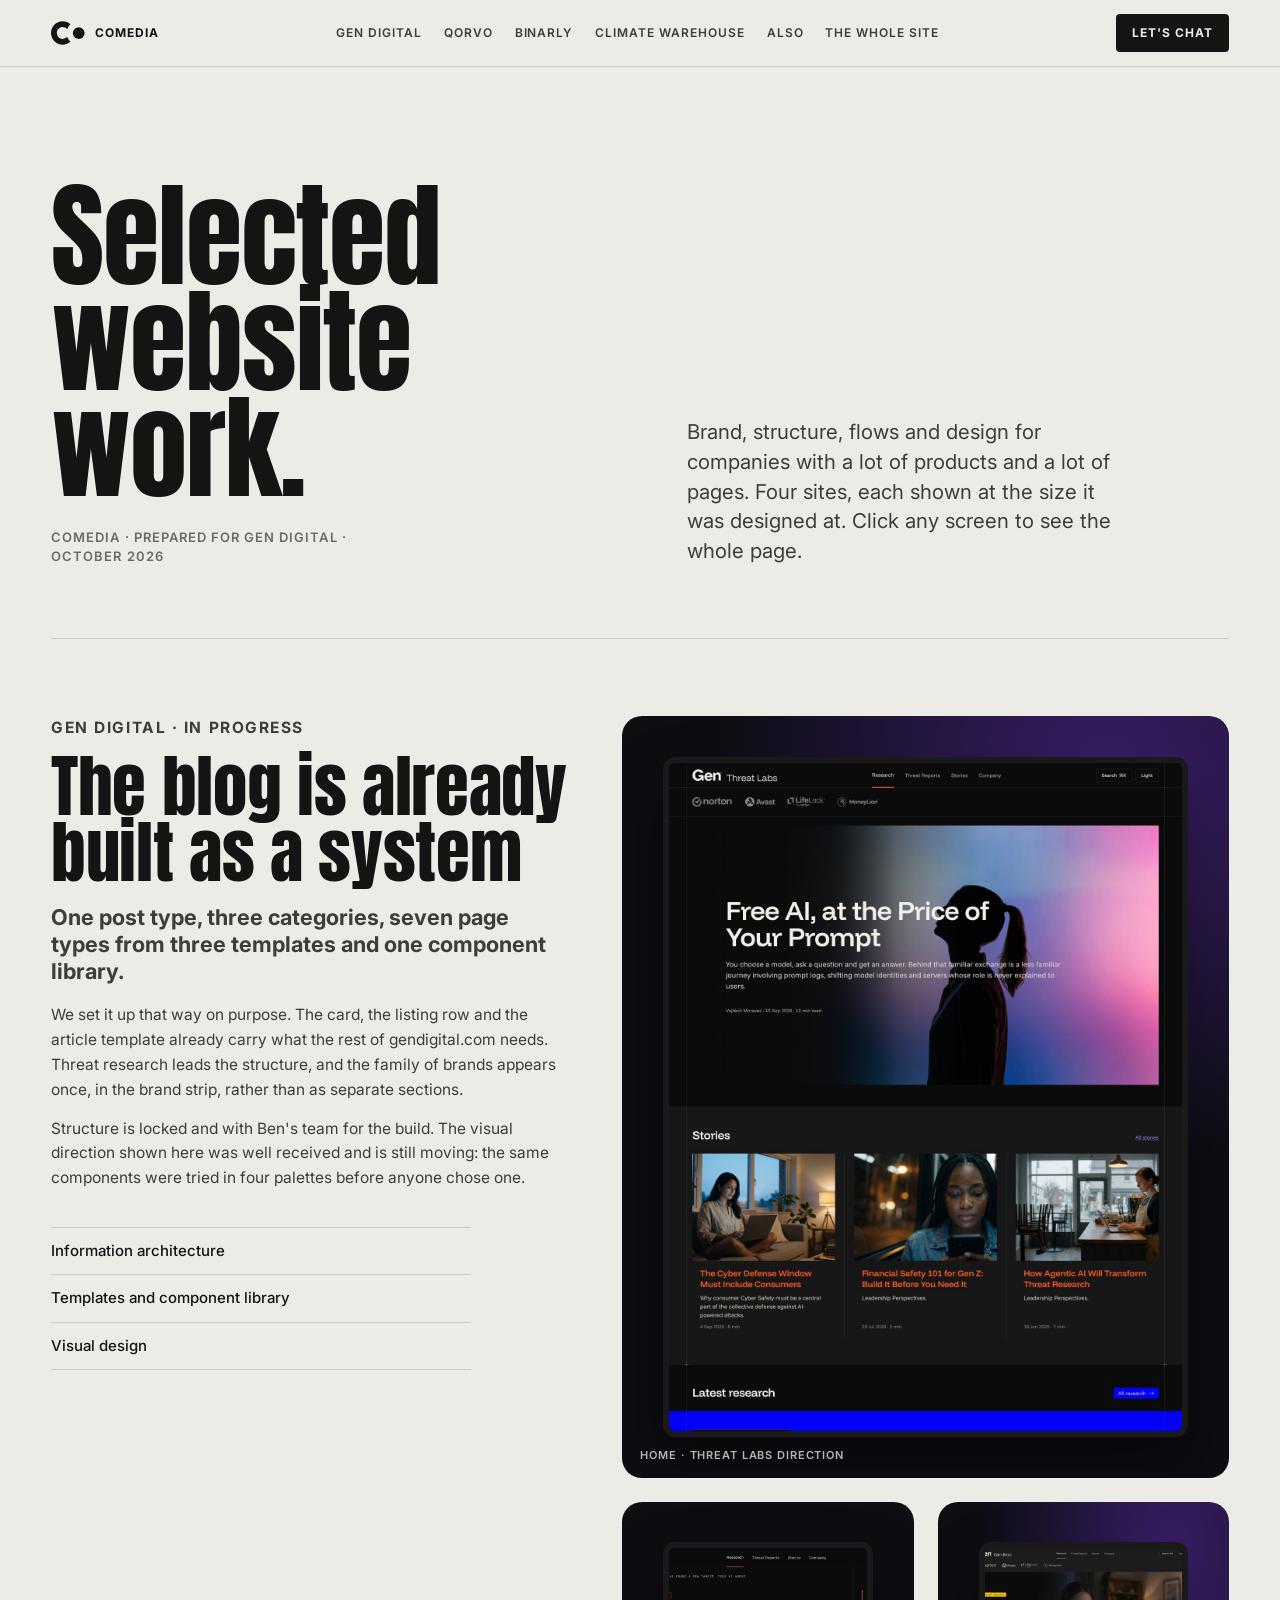
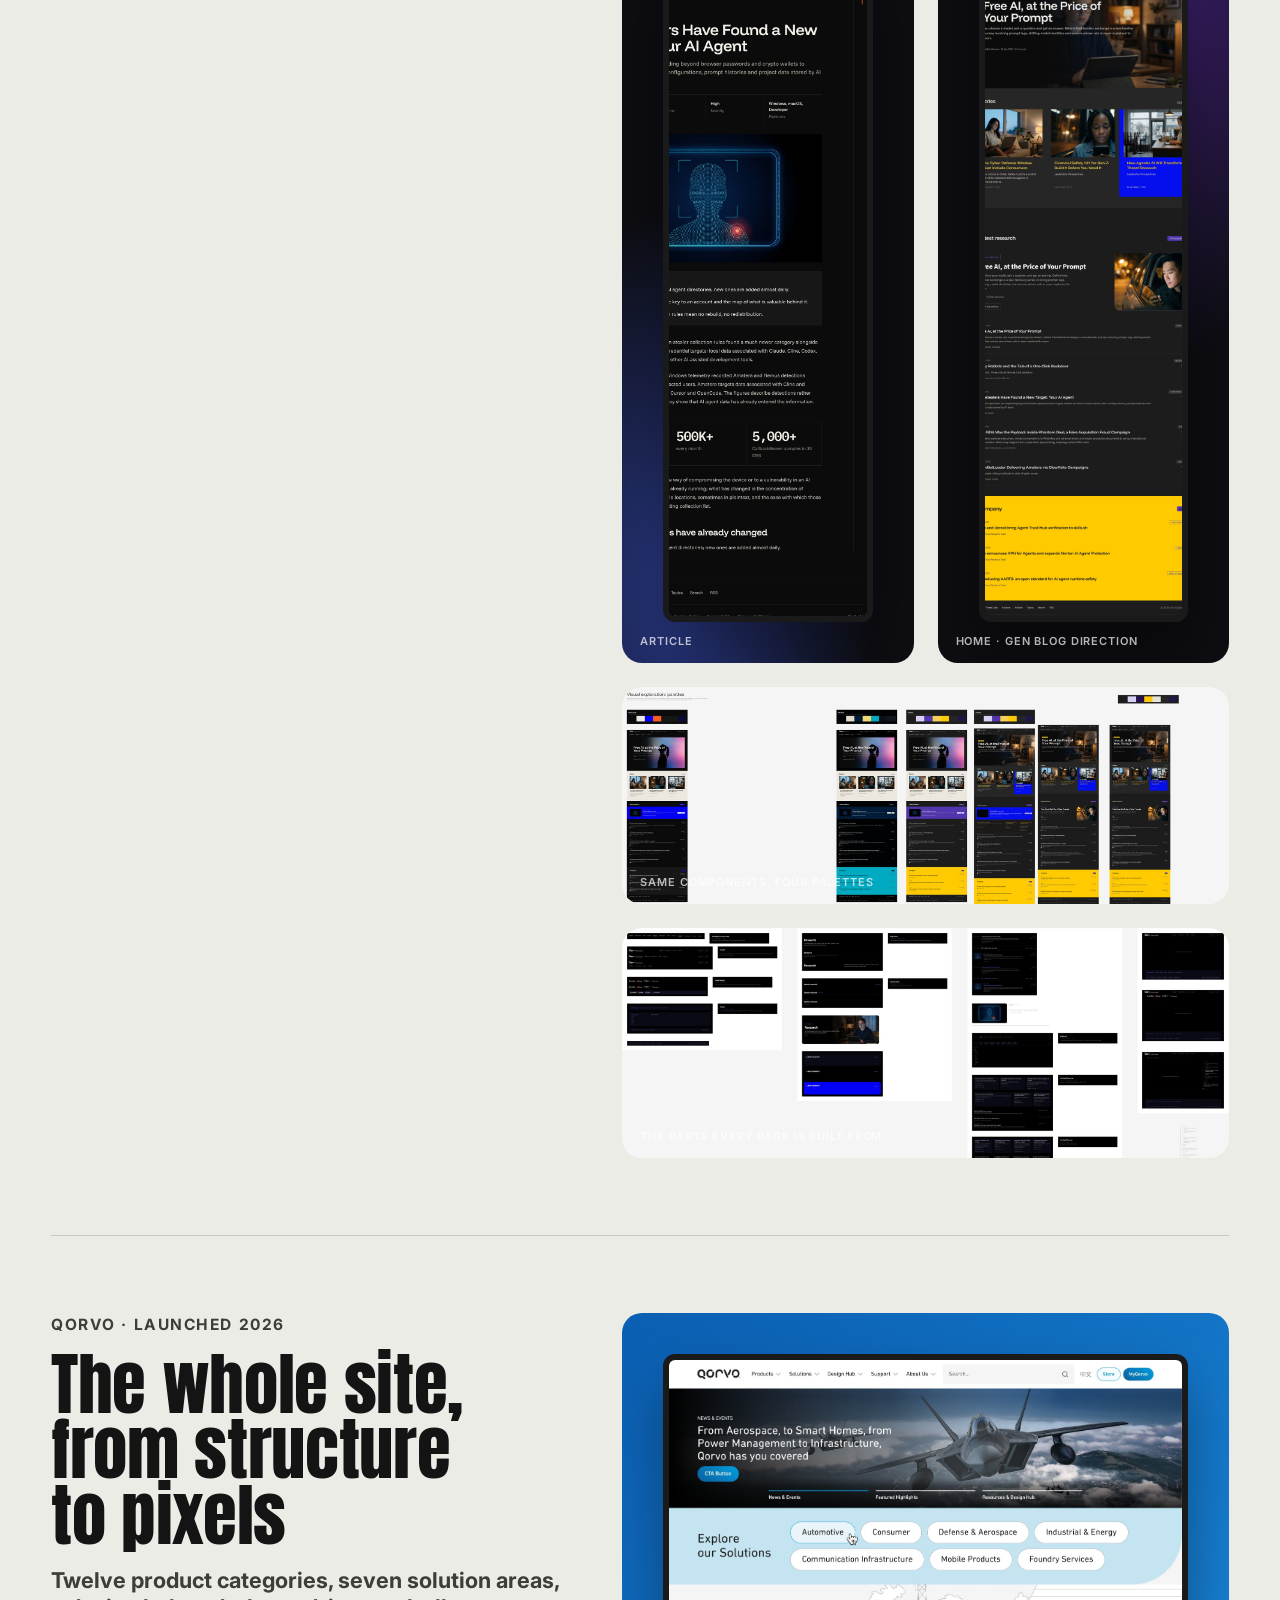
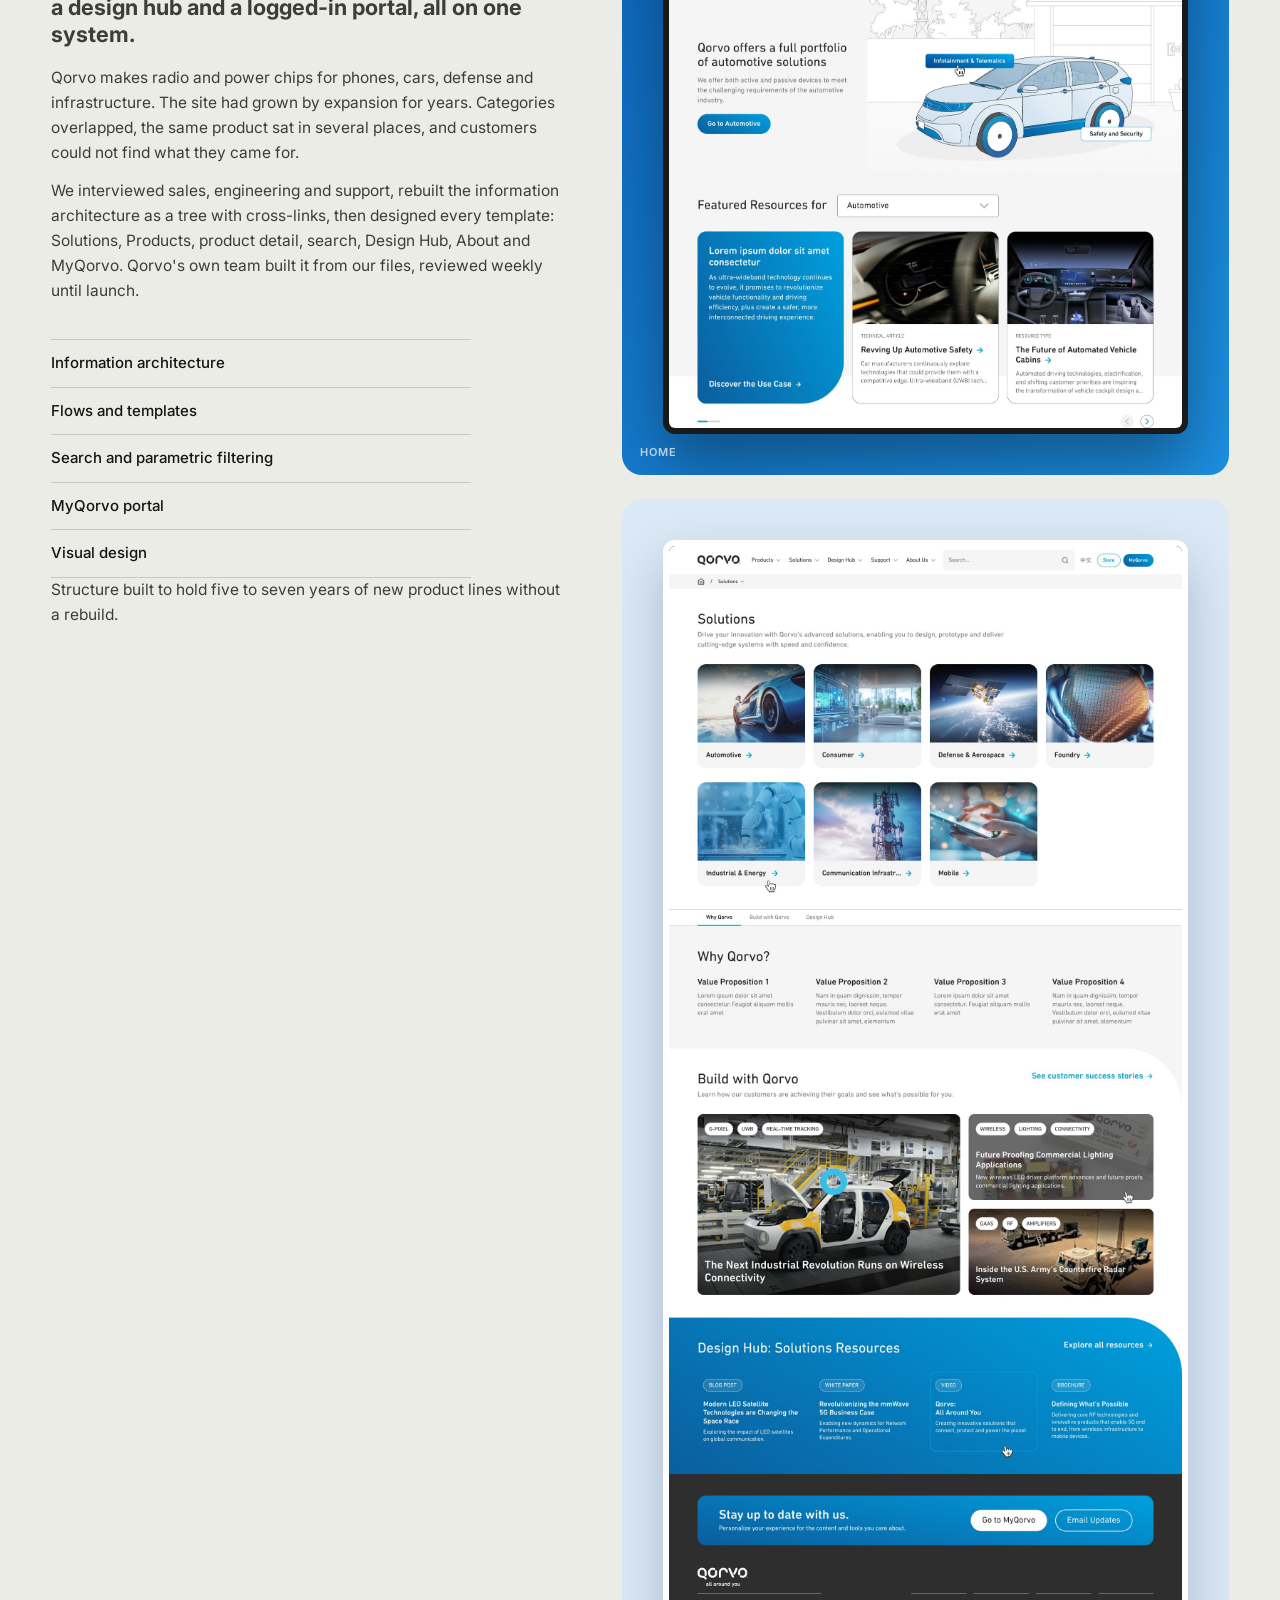
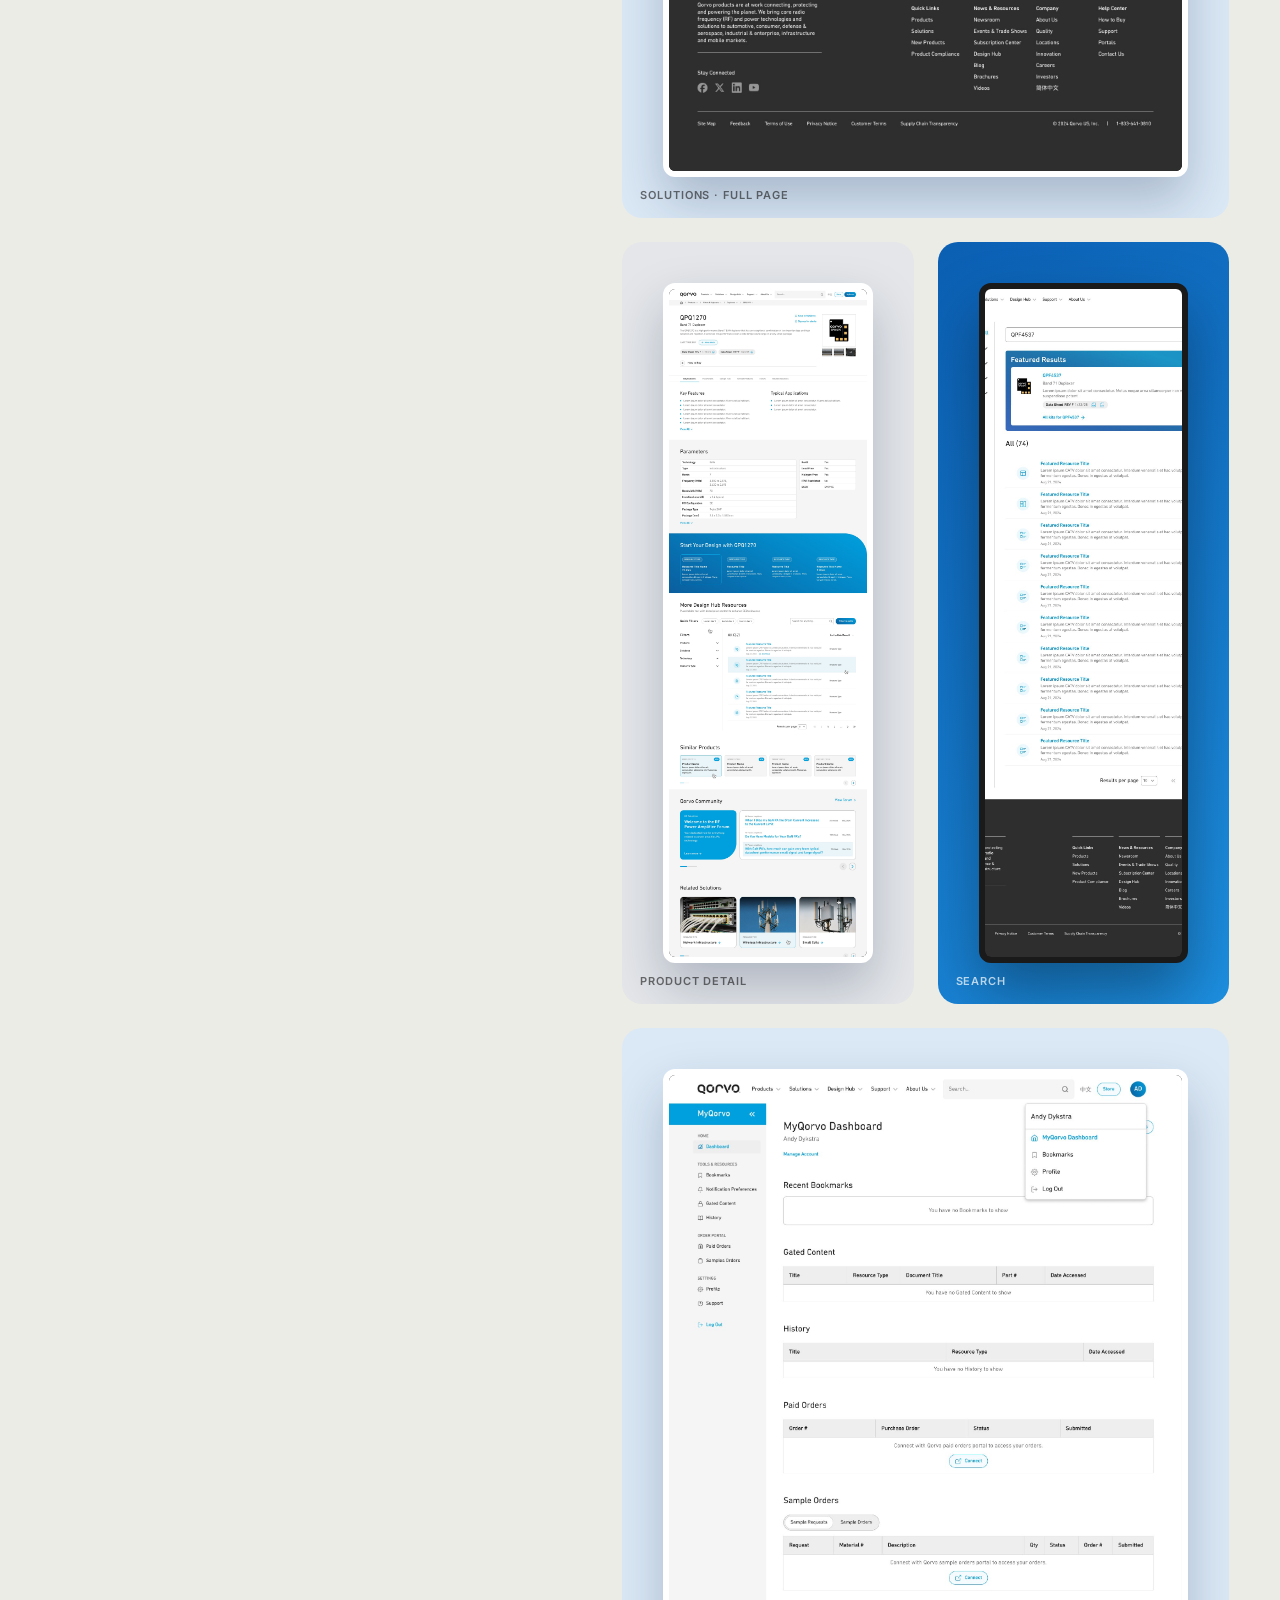
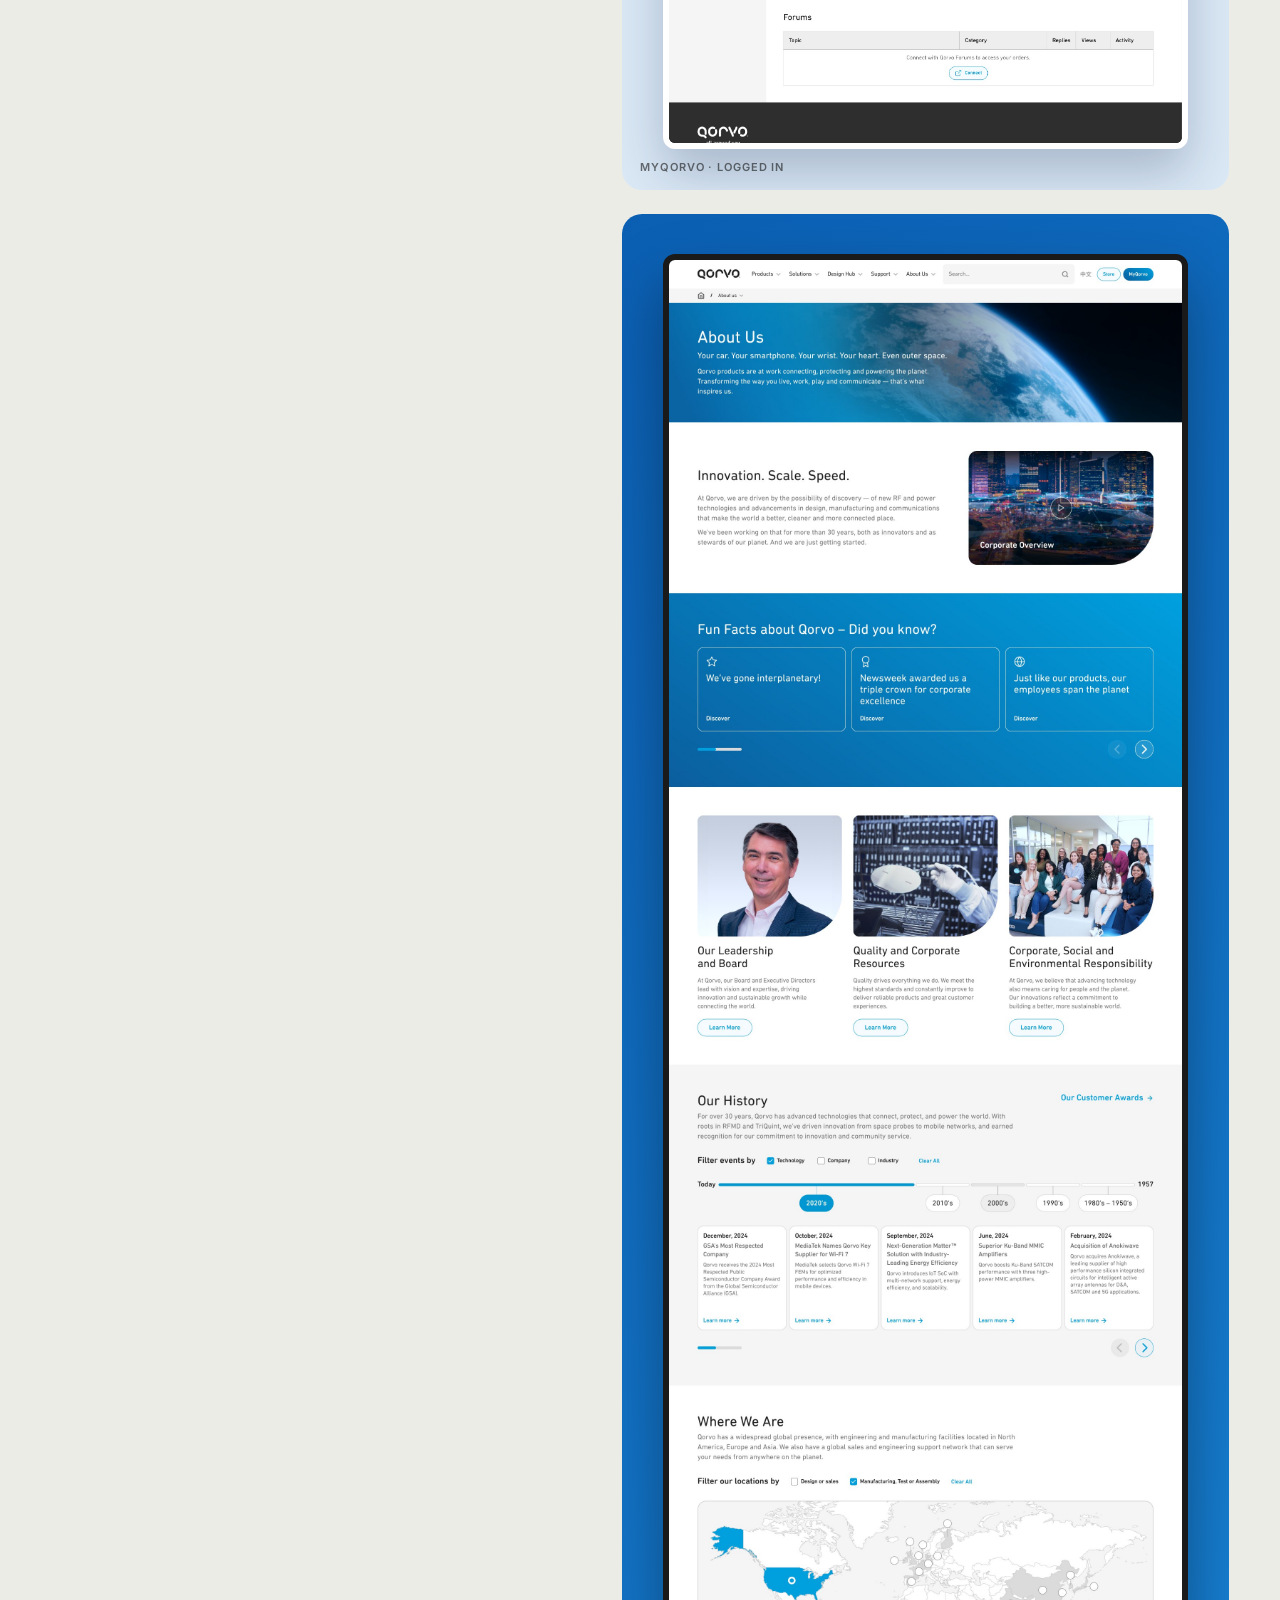
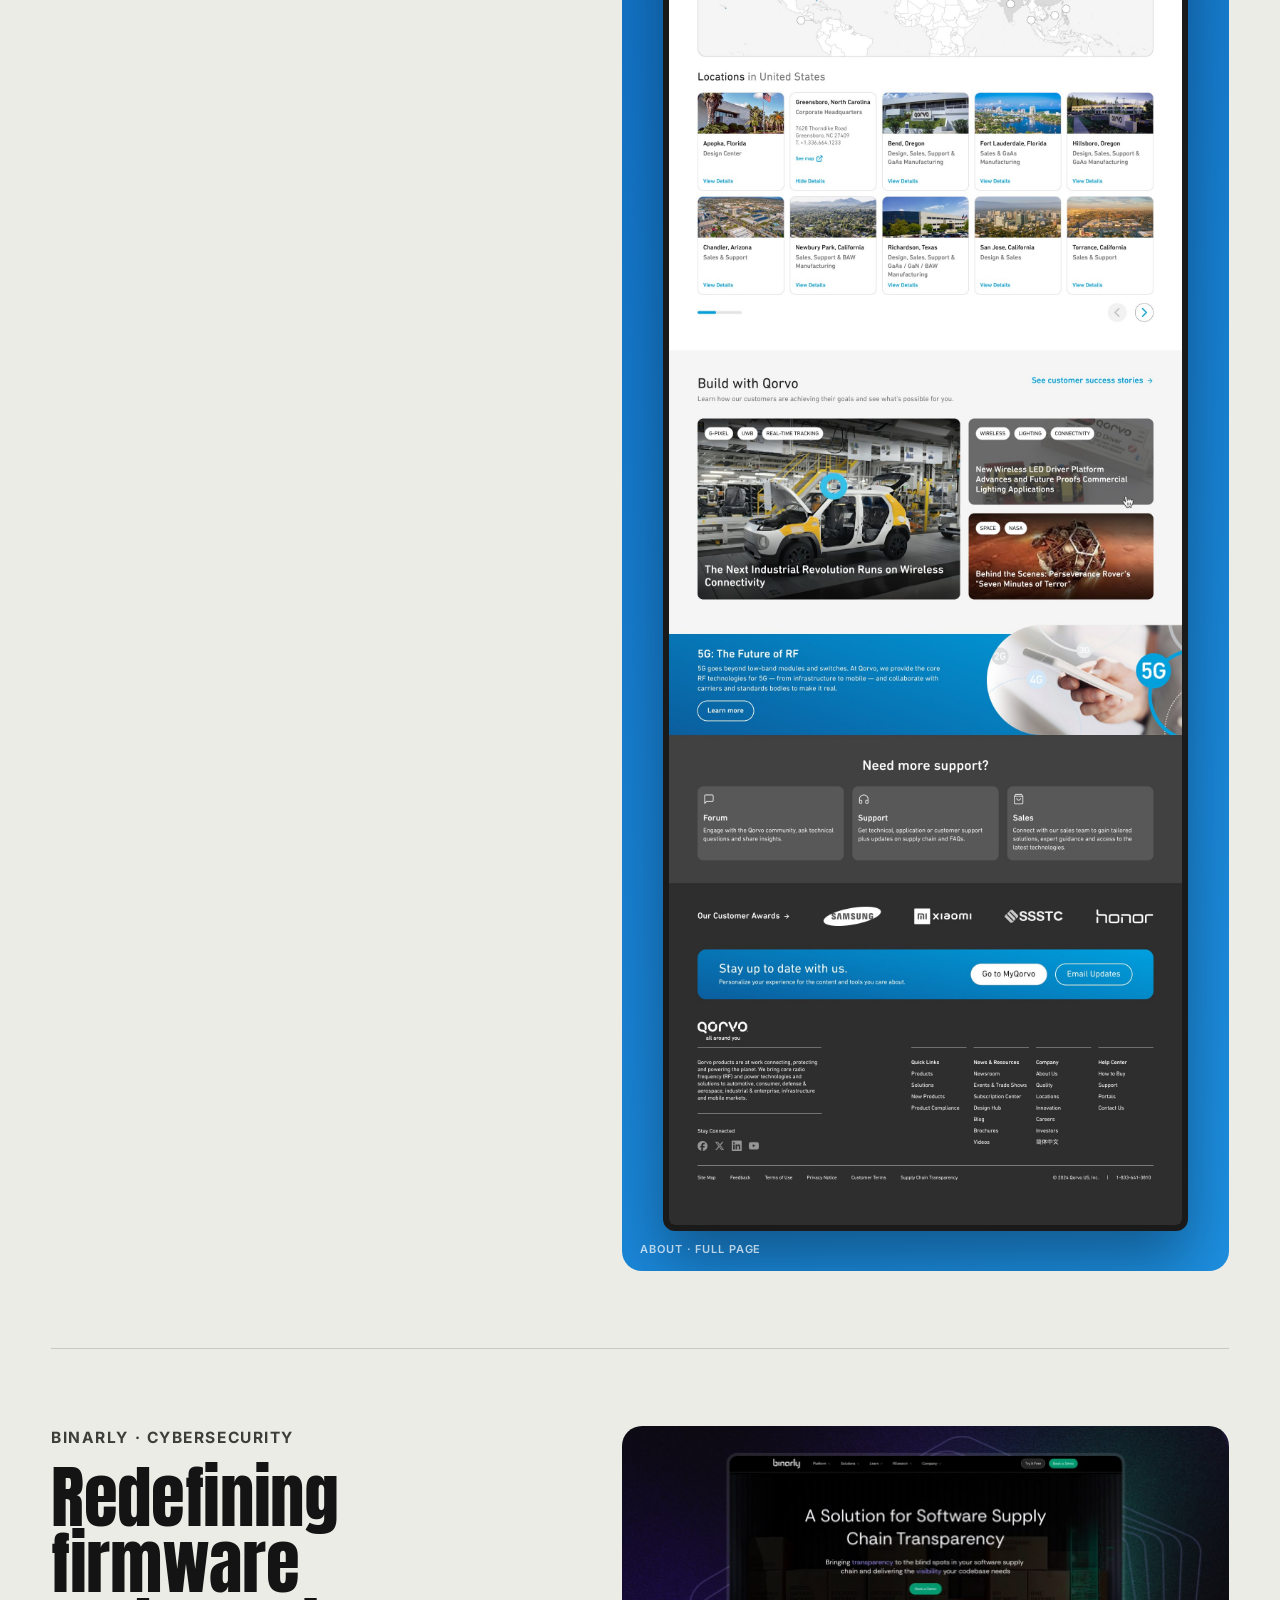
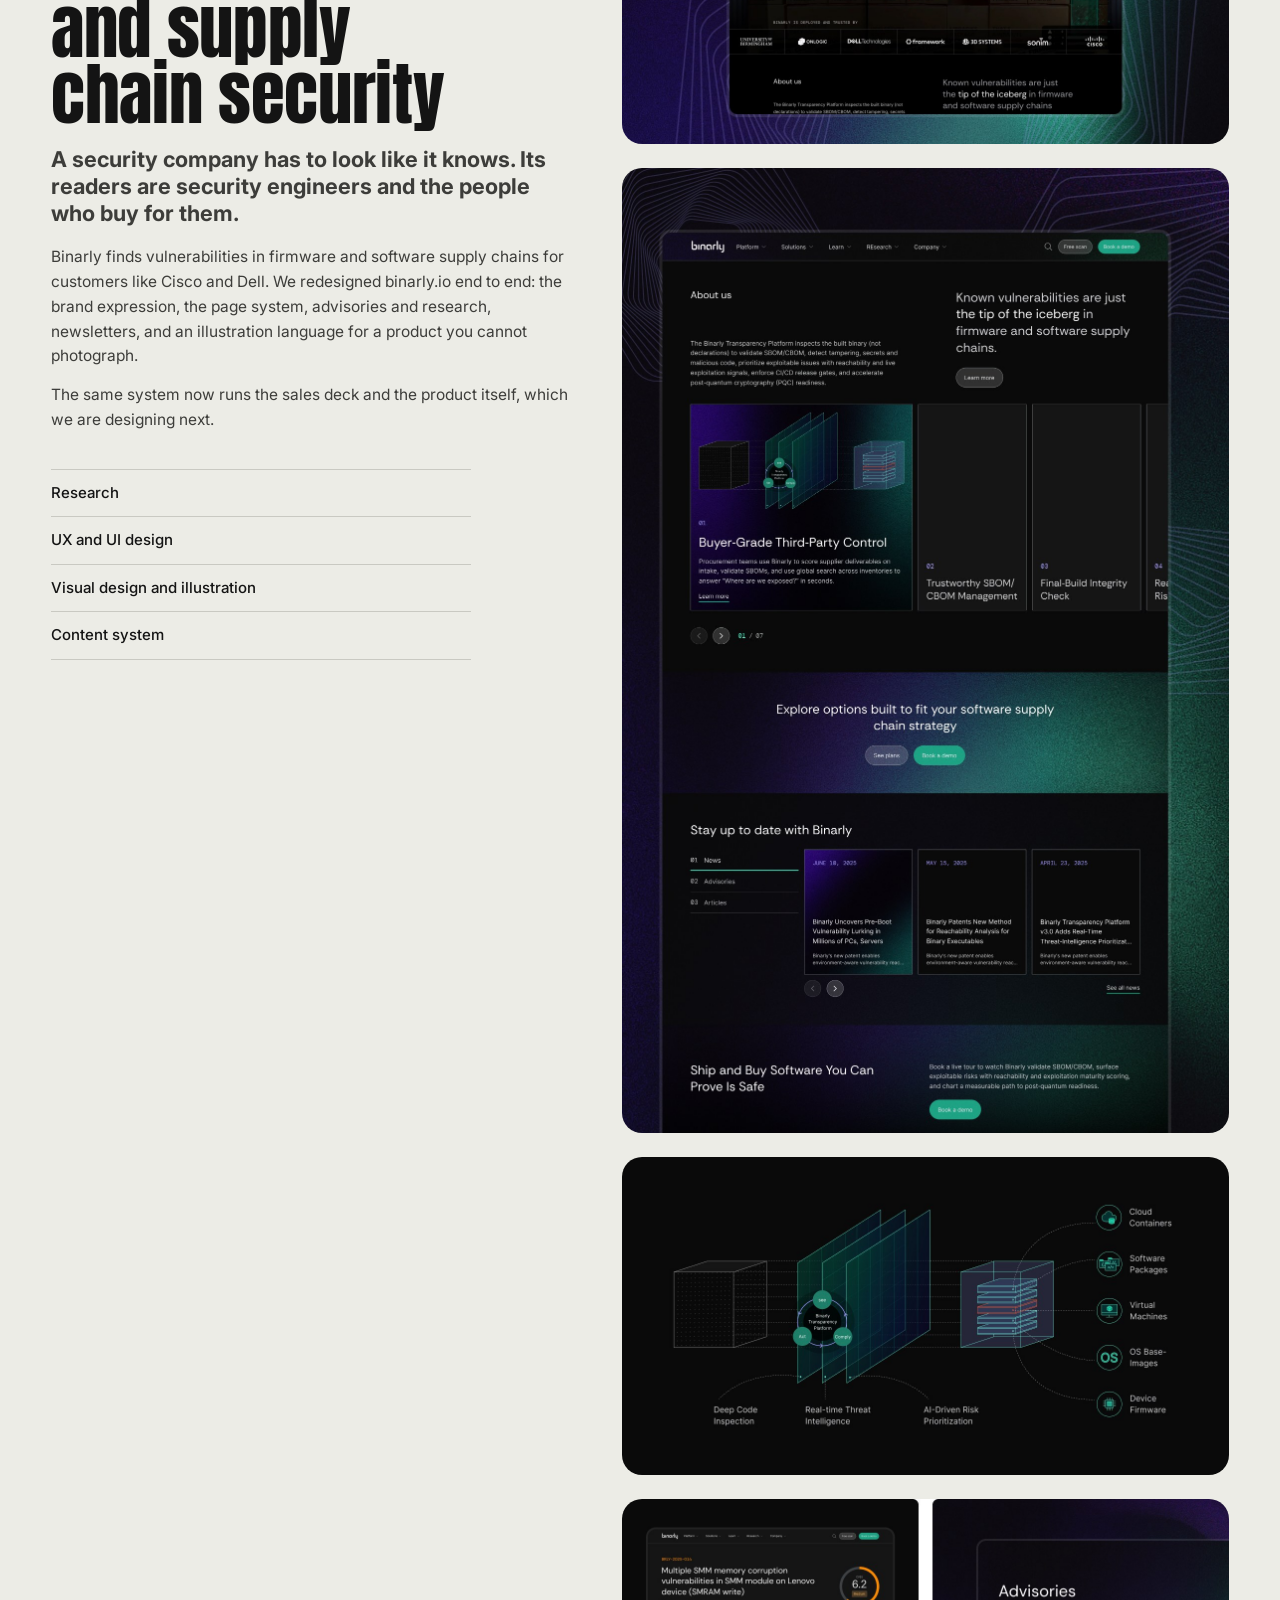
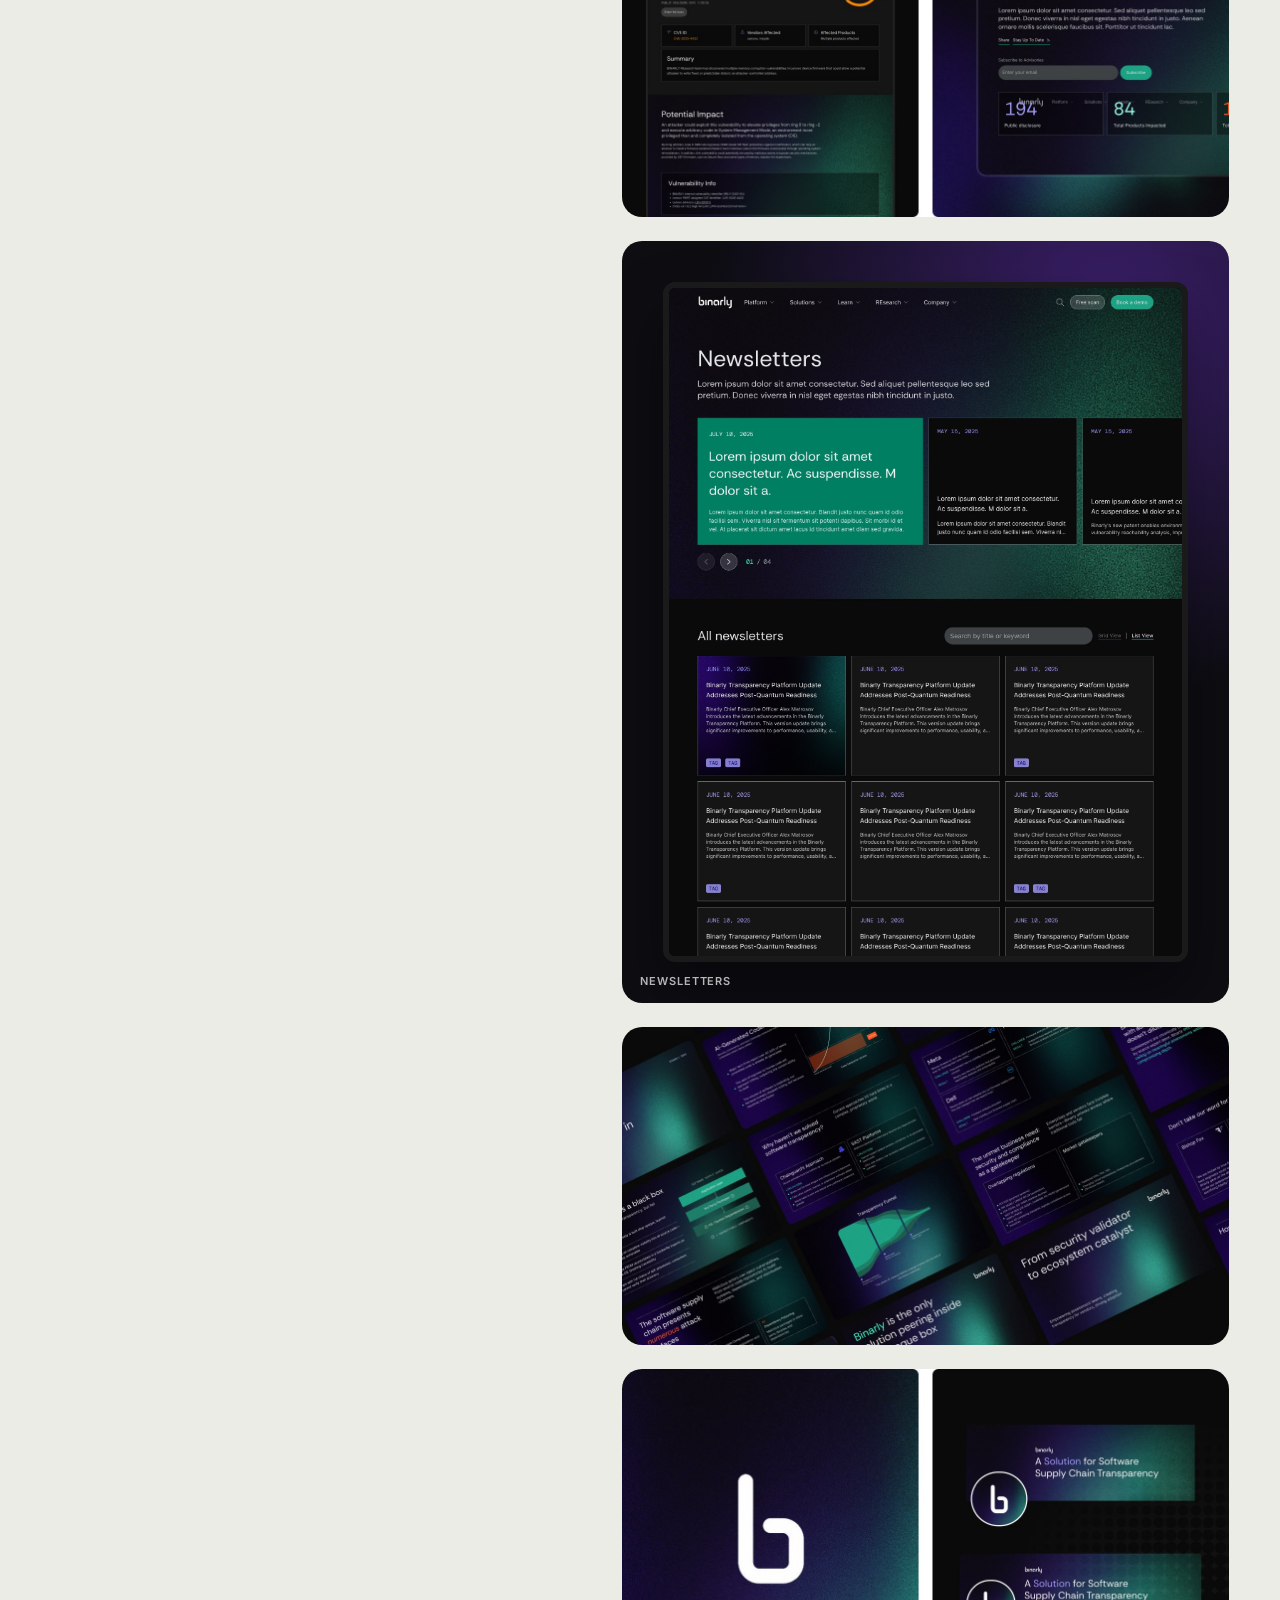
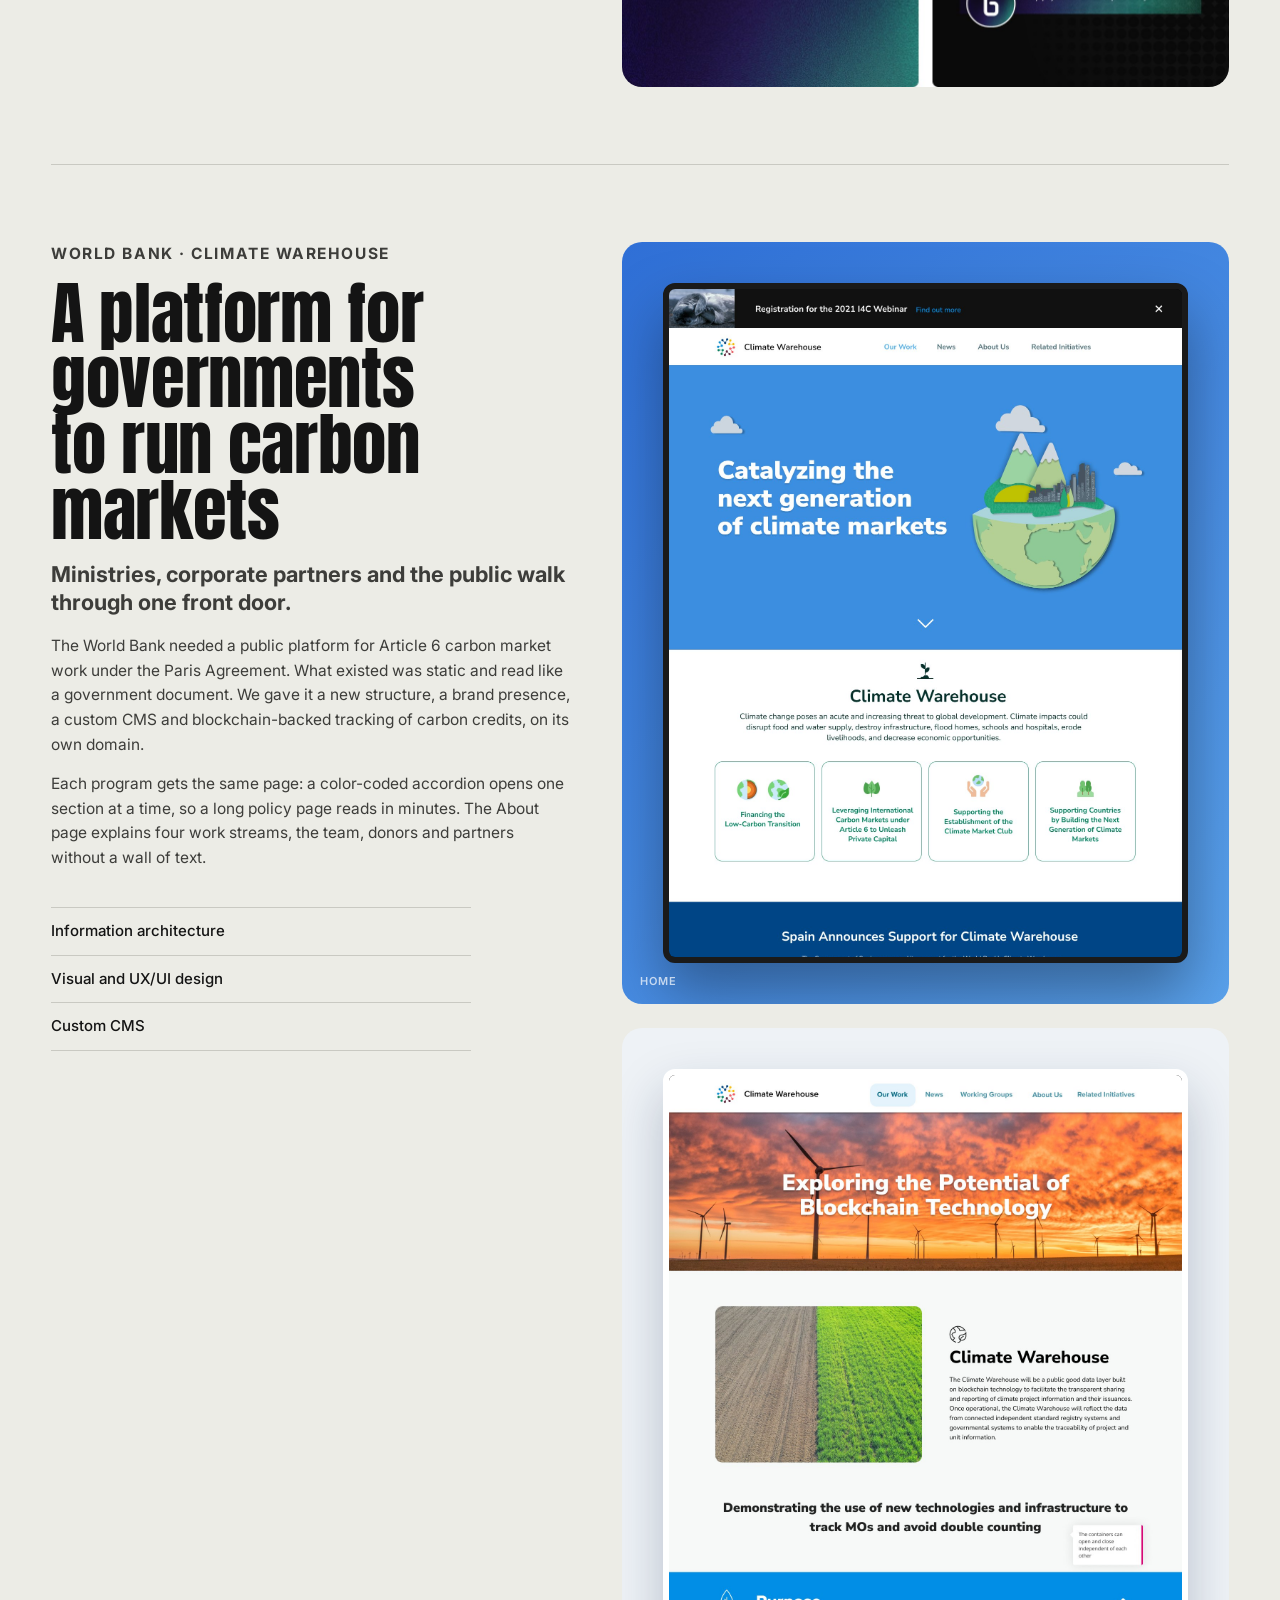
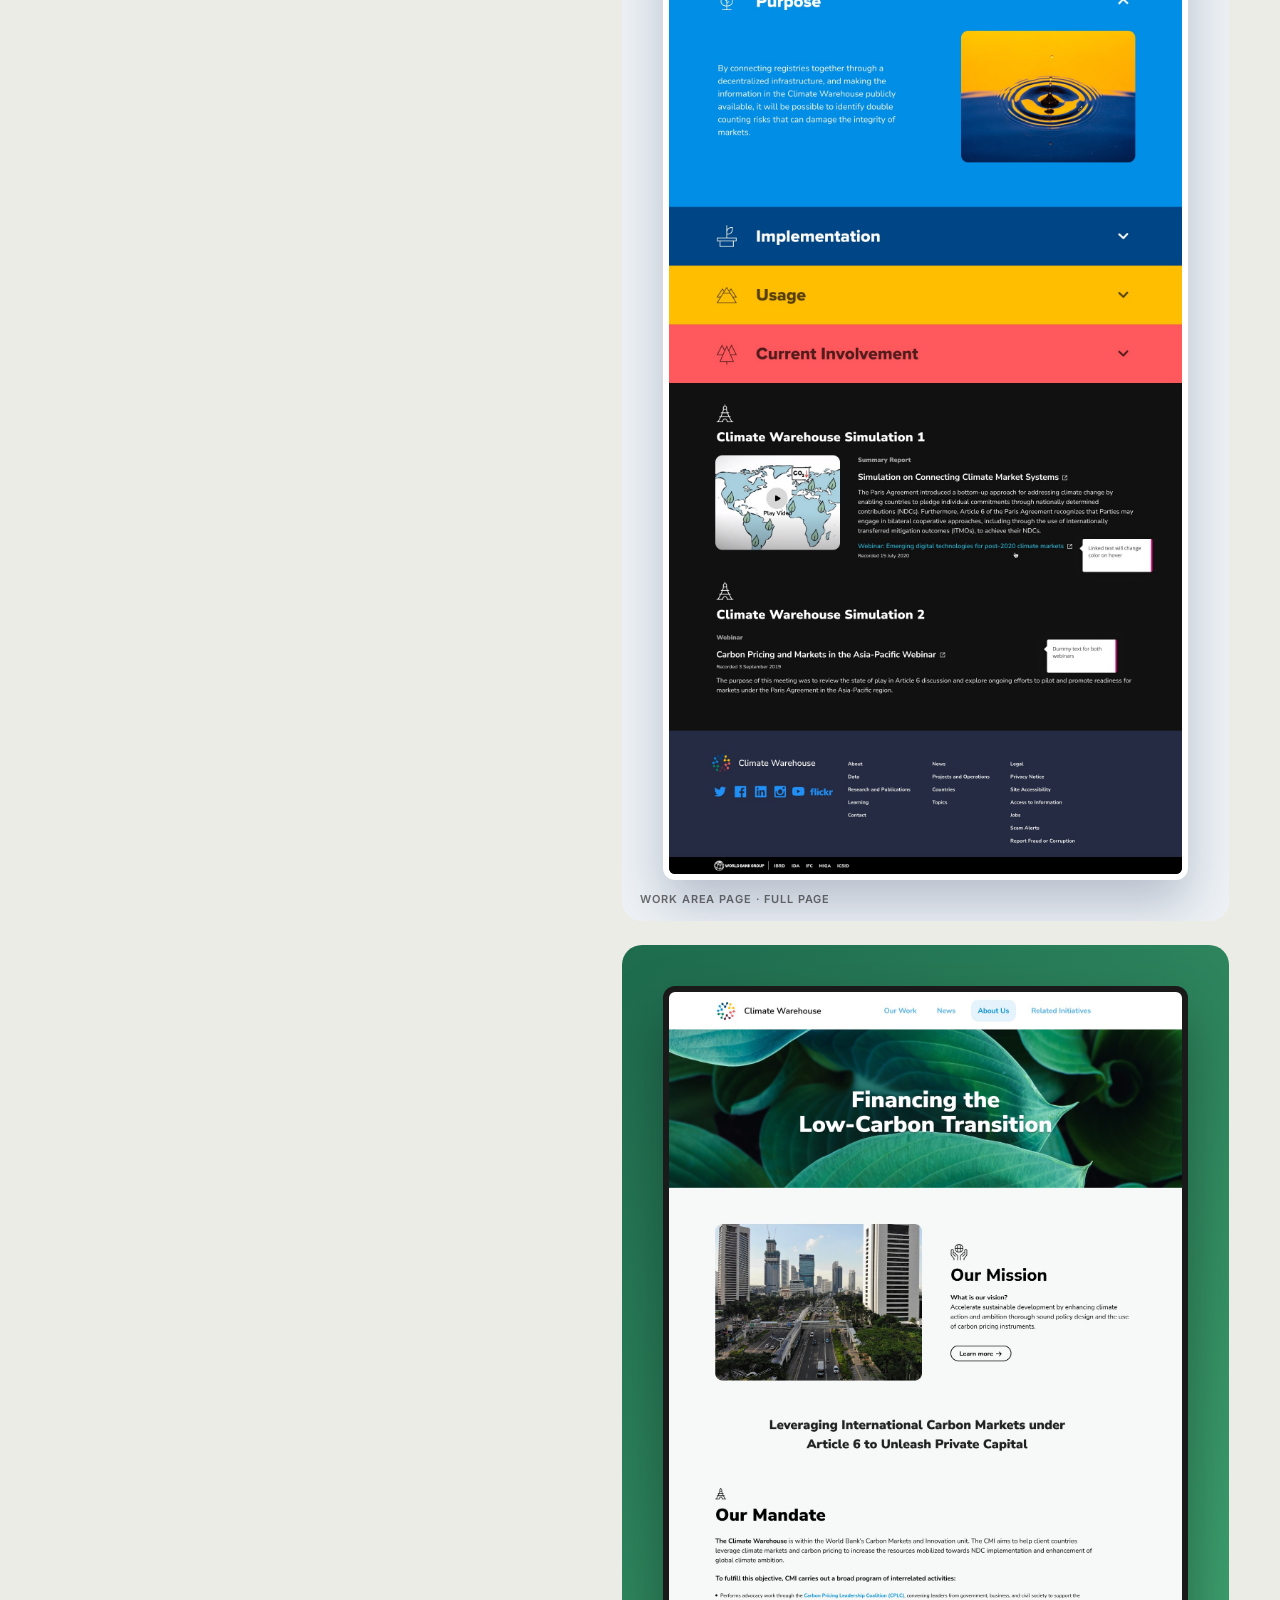
==== work/gen-digital/index.html @ f7255830 "Gen Digital case study page at /work/gen-digital Co-Authored-By: Claude Fable 5.1 <noreply@anthropic" ====
<!DOCTYPE html>
<html lang="en">
<head>
<meta charset="UTF-8">
<meta name="viewport" content="width=device-width, initial-scale=1.0">
<meta name="robots" content="noindex, nofollow">
<meta property="og:title" content="Comedia for Gen Digital">
<meta property="og:description" content="Selected website work: Gen Digital, Qorvo, Binarly and World Bank Climate Warehouse.">
<link rel="icon" href="../../imgs/Logo.svg">
<title>Comedia for Gen Digital</title>
<link rel="preconnect" href="https://fonts.googleapis.com">
<link rel="stylesheet" href="https://fonts.googleapis.com/css2?family=Anton&family=Inter:wght@400;500;600;700&display=swap">
<style>
/* Layout: the PTIB case study page. Sticky text column left, a stack of rounded image tiles right. One light look, by choice. */
:root{
  --paper:#ECECE6; --ink:#141414; --ink-2:#3d3d3a; --ink-3:#6b6b66; --rule:#c9c9c2;
  --tile:#111114; --tile-gen:#0d0d12; --tile-qorvo:#0b5fb3; --tile-qorvo-2:#dbe9f6; --tile-cw:#2f6fd6; --tile-cw-2:#eef2f6;
  --accent:#E6007E; --mint:#1cc99a;
  --display:'Anton','Oswald','Arial Narrow',Impact,sans-serif; --body:'Inter',system-ui,-apple-system,'Helvetica Neue',Arial,sans-serif;
  --gutter:clamp(16px,4vw,60px);
}
*{box-sizing:border-box}
html{scroll-behavior:smooth}
body{margin:0;background:var(--paper);color:var(--ink);font-family:var(--body);font-size:16px;line-height:1.5;-webkit-font-smoothing:antialiased}
img{max-width:100%;display:block}
a{color:inherit}
.wrap{padding-inline:var(--gutter);padding-block:0}
/* nav */
.nav{position:sticky;top:env(safe-area-inset-top,0px);z-index:20;background:rgba(236,236,230,.92);backdrop-filter:blur(10px);display:flex;align-items:center;justify-content:space-between;gap:16px;padding:14px var(--gutter);border-bottom:1px solid var(--rule)}
.logo{display:flex;align-items:center;gap:10px;text-decoration:none;font-weight:700;letter-spacing:.08em;font-size:12px;text-transform:uppercase}
.logo svg{width:34px;height:24px}
.navlinks{display:flex;gap:22px;font-size:12px;font-weight:600;letter-spacing:.08em;text-transform:uppercase}
.navlinks a{text-decoration:none;color:var(--ink-2)}
.navlinks a:hover{color:var(--ink);text-decoration:underline;text-underline-offset:4px}
.chat{background:var(--ink);color:var(--paper);text-decoration:none;font-size:12px;font-weight:700;letter-spacing:.08em;text-transform:uppercase;padding:10px 16px;border-radius:4px;white-space:nowrap}
@media (max-width:860px){.navlinks{display:none}}
/* hero */
.hero{padding-block:clamp(56px,9vw,120px) clamp(40px,6vw,72px);display:grid;grid-template-columns:minmax(0,1.1fr) minmax(0,1fr);gap:40px;align-items:end;border-bottom:1px solid var(--rule)}
.hero h1{font-family:var(--display);font-weight:400;font-size:clamp(56px,9vw,132px);line-height:.92;letter-spacing:-.01em;margin:0;text-wrap:balance}
.hero p{font-size:clamp(18px,1.6vw,22px);line-height:1.45;color:var(--ink-2);max-width:34ch;margin:0}
.hero .meta{font-size:13px;letter-spacing:.08em;text-transform:uppercase;color:var(--ink-3);margin-top:28px;font-weight:600}
@media (max-width:860px){.hero{grid-template-columns:1fr}}
/* case layout */
.case{display:grid;grid-template-columns:minmax(0,520px) minmax(0,1fr);gap:clamp(28px,4vw,60px);padding-block:clamp(48px,6vw,88px);border-bottom:1px solid var(--rule)}
.case-text{position:sticky;top:calc(env(safe-area-inset-top,0px) + 92px);align-self:start}
.kicker{font-size:12px;font-weight:700;letter-spacing:.1em;text-transform:uppercase;color:var(--accent);margin:0 0 14px}
.case h2{font-family:var(--display);font-weight:400;font-size:clamp(44px,5.4vw,76px);line-height:.95;letter-spacing:-.005em;margin:0 0 18px;text-wrap:balance}
.case h3{font-size:clamp(20px,1.7vw,24px);font-weight:700;line-height:1.25;margin:0 0 18px;color:var(--ink-2)}
.case p{font-size:15.5px;line-height:1.6;color:var(--ink-2);margin:0 0 14px;max-width:52ch}
.services{list-style:none;margin:36px 0 0;padding:0;max-width:420px}
.services li{padding:12px 0;border-bottom:1px solid var(--rule);font-size:15px;font-weight:500}
.services li:first-child{border-top:1px solid var(--rule)}
.note{margin-top:22px;font-size:13px;color:var(--ink-3)}
/* tiles */
.tiles{display:flex;flex-direction:column;gap:24px;min-width:0}
.tile{border-radius:20px;overflow:hidden;background:var(--tile);position:relative}
.tile.pad{padding:clamp(18px,3.2vw,48px)}
.tile.pad .frame{border-radius:12px;overflow:hidden;background:#000;border:6px solid #1a1a1a;box-shadow:0 30px 60px rgba(0,0,0,.35);margin:0 auto}
.tile.pad.light .frame{border-color:#ffffff;box-shadow:0 24px 50px rgba(20,40,80,.25)}
.frame img{width:100%;height:auto}
.frame.crop{max-height:min(680px,60vw)}
.frame.crop img{object-fit:cover;object-position:top;height:min(680px,60vw)}
.frame.tall{width:min(100%,920px)}
.tile .plain{width:100%}
.pair{display:grid;grid-template-columns:1fr 1fr;gap:24px}
@media (max-width:640px){.pair{grid-template-columns:1fr}}
.tile .cap{position:absolute;left:18px;bottom:14px;font-size:11px;font-weight:600;letter-spacing:.08em;text-transform:uppercase;color:rgba(255,255,255,.7)}
.tile.light .cap{color:rgba(20,20,20,.6)}
.zoom{cursor:zoom-in}
/* backgrounds per client */
.t-gen{background:radial-gradient(120% 90% at 80% 10%,#3b1f6b 0%,#0d0d12 55%)}
.t-gen2{background:radial-gradient(120% 90% at 20% 90%,#2a3a8a 0%,#0d0d12 55%)}
.t-qorvo{background:linear-gradient(135deg,#0b5fb3 0%,#1d8fe0 100%)}
.t-qorvo-light{background:#dbe9f6}
.t-qorvo-grey{background:#e4e6e9}
.t-cw{background:linear-gradient(135deg,#2f6fd6 0%,#5aa2ec 100%)}
.t-cw-light{background:#eef2f6}
.t-cw-green{background:linear-gradient(135deg,#1e6b4e 0%,#3fa36f 100%)}
/* also + pov */
.grid2{display:grid;grid-template-columns:1fr 1fr;gap:24px}
@media (max-width:760px){.grid2{grid-template-columns:1fr}}
.card{border-top:2px solid var(--ink);padding-top:16px}
.card h4{margin:0 0 8px;font-size:22px;font-weight:700}
.card p{margin:0;color:var(--ink-2);font-size:15.5px;line-height:1.55}
.pov{padding-block:clamp(48px,6vw,88px);border-bottom:1px solid var(--rule)}
.pov h2{font-family:var(--display);font-weight:400;font-size:clamp(44px,6vw,88px);line-height:.95;margin:0 0 36px;max-width:16ch;text-wrap:balance}
.pov ol{list-style:none;margin:0;padding:0;display:grid;grid-template-columns:repeat(3,1fr);gap:32px}
@media (max-width:860px){.pov ol{grid-template-columns:1fr}}
.pov li{border-top:1px solid var(--ink);padding-top:16px}
.pov li b{display:block;font-size:20px;margin-bottom:8px}
.pov li span{color:var(--ink-2);font-size:15.5px;line-height:1.55}
.close{padding-block:clamp(56px,9vw,120px);display:grid;grid-template-columns:minmax(0,1.2fr) minmax(0,1fr);gap:40px;align-items:end}
.close h2{font-family:var(--display);font-weight:400;font-size:clamp(56px,9vw,132px);line-height:.92;margin:0}
.close h2 em{font-style:normal;color:var(--accent)}
.contact{font-size:15px;line-height:1.7;color:var(--ink-2)}
.contact b{color:var(--ink)}
@media (max-width:860px){.close{grid-template-columns:1fr}}
footer{padding:24px var(--gutter);font-size:12px;color:var(--ink-3);border-top:1px solid var(--rule);display:flex;justify-content:space-between;gap:16px;flex-wrap:wrap}
/* lightbox */
.lb{position:fixed;inset:0;background:rgba(10,10,10,.96);z-index:50;overflow:auto;padding:40px var(--gutter);cursor:zoom-out}
.lb img{margin:0 auto;width:min(100%,1440px);height:auto;border-radius:8px}
.lb .x{position:fixed;top:calc(env(safe-area-inset-top,0px) + 16px);right:20px;background:#fff;color:#111;border:0;border-radius:999px;width:40px;height:40px;font-size:20px;cursor:pointer}
@media (max-width:1000px){.case{grid-template-columns:1fr}.case-text{position:static}}
@media (prefers-reduced-motion:reduce){html{scroll-behavior:auto}}
</style>

</head>
<body>
<nav class="nav">
  <a class="logo" href="#top" aria-label="Comedia">
    <svg viewBox="0 0 52 36" aria-hidden="true"><path d="M29.5 31c.3.4 0 .9-.3.9C26.1 34.4 22.2 36 17.8 36 8 36 0 27.9 0 18S8 0 17.8 0c4.4 0 8.5 1.6 11.6 4.3.2.3.1.7-.1.8-1.9 1.8-3.3 4-4.2 6.5-.1.3-.5.4-.8.2-1.6-1.7-3.9-2.8-6.4-2.8-4.9 0-8.9 4-8.9 9s4 9 8.9 9c2.5 0 4.8-1.1 6.4-2.8.3-.2.7-.1.8.2.9 2.5 2.4 4.7 4.2 6.5z" fill="#141414"/><circle cx="42.4" cy="18.1" r="9" fill="#141414"/></svg>
    Comedia
  </a>
  <div class="navlinks">
    <a href="#gen">Gen Digital</a><a href="#qorvo">Qorvo</a><a href="#binarly">Binarly</a><a href="#climate">Climate Warehouse</a><a href="#also">Also</a><a href="#next">The whole site</a>
  </div>
  <a class="chat" href="#next">Let's chat</a>
</nav>

<main class="wrap" id="top">

<section class="hero">
  <div>
    <h1>Selected website work.</h1>
    <p class="meta">Comedia · Prepared for Gen Digital · October 2026</p>
  </div>
  <p>Brand, structure, flows and design for companies with a lot of products and a lot of pages. Four sites, each shown at the size it was designed at. Click any screen to see the whole page.</p>
</section>

<!-- GEN -->
<section class="case" id="gen">
  <div class="case-text">
    <p class="kicker">Gen Digital · in progress</p>
    <h2>The blog is already built as a system</h2>
    <h3>One post type, three categories, seven page types from three templates and one component library.</h3>
    <p>We set it up that way on purpose. The card, the listing row and the article template already carry what the rest of gendigital.com needs. Threat research leads the structure, and the family of brands appears once, in the brand strip, rather than as separate sections.</p>
    <p>Structure is locked and with Ben's team for the build. The visual direction shown here was well received and is still moving: the same components were tried in four palettes before anyone chose one.</p>
    <ul class="services"><li>Information architecture</li><li>Templates and component library</li><li>Visual design</li></ul>
  </div>
  <div class="tiles">
    <div class="tile pad t-gen"><div class="frame crop zoom" data-full="img/gen-home-dark.jpg"><img src="img/gen-home-dark.jpg" alt="Gen Threat Labs blog homepage, dark direction"></div><span class="cap">Home · Threat Labs direction</span></div>
    <div class="pair">
      <div class="tile pad t-gen2"><div class="frame crop zoom" data-full="img/gen-article.jpg"><img src="img/gen-article.jpg" alt="Gen blog article template with key takeaways and page outline"></div><span class="cap">Article</span></div>
      <div class="tile pad t-gen"><div class="frame crop zoom" data-full="img/gen-home-pastel.jpg"><img src="img/gen-home-pastel.jpg" alt="Gen blog homepage, pastel direction"></div><span class="cap">Home · Gen Blog direction</span></div>
    </div>
    <div class="tile"><img class="plain zoom" src="img/gen-exploration.jpg" data-full="img/gen-exploration.jpg" alt="Visual exploration board: the same homepage in four palettes"><span class="cap">Same components, four palettes</span></div>
    <div class="tile"><img class="plain zoom" src="img/gen-components.jpg" data-full="img/gen-components.jpg" alt="Gen blog component sheet: header, hero, cards, listing rows, report band, filters"><span class="cap">The parts every page is built from</span></div>
  </div>
</section>

<!-- QORVO -->
<section class="case" id="qorvo">
  <div class="case-text">
    <p class="kicker">Qorvo · launched 2026</p>
    <h2>The whole site, from structure to pixels</h2>
    <h3>Twelve product categories, seven solution areas, a design hub and a logged-in portal, all on one system.</h3>
    <p>Qorvo makes radio and power chips for phones, cars, defense and infrastructure. The site had grown by expansion for years. Categories overlapped, the same product sat in several places, and customers could not find what they came for.</p>
    <p>We interviewed sales, engineering and support, rebuilt the information architecture as a tree with cross-links, then designed every template: Solutions, Products, product detail, search, Design Hub, About and MyQorvo. Qorvo's own team built it from our files, reviewed weekly until launch.</p>
    <ul class="services"><li>Information architecture</li><li>Flows and templates</li><li>Search and parametric filtering</li><li>MyQorvo portal</li><li>Visual design</li></ul>
    <p class="note">Structure built to hold five to seven years of new product lines without a rebuild.</p>
  </div>
  <div class="tiles">
    <div class="tile pad t-qorvo"><div class="frame crop zoom" data-full="img/qorvo-home.jpg"><img src="img/qorvo-home.jpg" alt="Qorvo homepage"></div><span class="cap">Home</span></div>
    <div class="tile pad light t-qorvo-light"><div class="frame tall zoom" data-full="img/qorvo-solutions.jpg"><img src="img/qorvo-solutions.jpg" alt="Qorvo Solutions landing page, full length"></div><span class="cap">Solutions · full page</span></div>
    <div class="pair">
      <div class="tile pad light t-qorvo-grey"><div class="frame crop zoom" data-full="img/qorvo-pdp.jpg"><img src="img/qorvo-pdp.jpg" alt="Qorvo product detail page"></div><span class="cap">Product detail</span></div>
      <div class="tile pad t-qorvo"><div class="frame crop zoom" data-full="img/qorvo-search.jpg"><img src="img/qorvo-search.jpg" alt="Qorvo search results with a featured part"></div><span class="cap">Search</span></div>
    </div>
    <div class="tile pad light t-qorvo-light"><div class="frame crop zoom" data-full="img/qorvo-myqorvo.jpg"><img src="img/qorvo-myqorvo.jpg" alt="MyQorvo dashboard"></div><span class="cap">MyQorvo · logged in</span></div>
    <div class="tile pad t-qorvo"><div class="frame tall zoom" data-full="img/qorvo-about.jpg"><img src="img/qorvo-about.jpg" alt="Qorvo About Us page, full length"></div><span class="cap">About · full page</span></div>
  </div>
</section>

<!-- BINARLY -->
<section class="case" id="binarly">
  <div class="case-text">
    <p class="kicker">Binarly · cybersecurity</p>
    <h2>Redefining firmware and supply chain security</h2>
    <h3>A security company has to look like it knows. Its readers are security engineers and the people who buy for them.</h3>
    <p>Binarly finds vulnerabilities in firmware and software supply chains for customers like Cisco and Dell. We redesigned binarly.io end to end: the brand expression, the page system, advisories and research, newsletters, and an illustration language for a product you cannot photograph.</p>
    <p>The same system now runs the sales deck and the product itself, which we are designing next.</p>
    <ul class="services"><li>Research</li><li>UX and UI design</li><li>Visual design and illustration</li><li>Content system</li></ul>
  </div>
  <div class="tiles">
    <div class="tile"><img class="plain zoom" src="img/bin-hero.jpg" data-full="img/bin-tall.jpg" alt="Binarly homepage hero"></div>
    <div class="tile"><img class="plain zoom" src="img/bin-tall.jpg" data-full="img/bin-tall.jpg" alt="Binarly homepage, full length"></div>
    <div class="tile"><img class="plain zoom" src="img/bin-illo.jpg" data-full="img/bin-illo.jpg" alt="Binarly platform illustration"></div>
    <div class="tile"><img class="plain zoom" src="img/bin-pair.jpg" data-full="img/bin-pair.jpg" alt="Binarly advisory page and advisories hub"></div>
    <div class="tile pad t-gen"><div class="frame crop zoom" data-full="img/bin-news.jpg"><img src="img/bin-news.jpg" alt="Binarly newsletters listing"></div><span class="cap">Newsletters</span></div>
    <div class="tile"><img class="plain zoom" src="img/bin-deck.jpg" data-full="img/bin-deck.jpg" alt="Binarly sales deck on the same system"></div>
    <div class="tile"><img class="plain zoom" src="img/bin-logo.jpg" data-full="img/bin-logo.jpg" alt="Binarly mark and social cards"></div>
  </div>
</section>

<!-- CLIMATE WAREHOUSE -->
<section class="case" id="climate">
  <div class="case-text">
    <p class="kicker">World Bank · Climate Warehouse</p>
    <h2>A platform for governments to run carbon markets</h2>
    <h3>Ministries, corporate partners and the public walk through one front door.</h3>
    <p>The World Bank needed a public platform for Article 6 carbon market work under the Paris Agreement. What existed was static and read like a government document. We gave it a new structure, a brand presence, a custom CMS and blockchain-backed tracking of carbon credits, on its own domain.</p>
    <p>Each program gets the same page: a color-coded accordion opens one section at a time, so a long policy page reads in minutes. The About page explains four work streams, the team, donors and partners without a wall of text.</p>
    <ul class="services"><li>Information architecture</li><li>Visual and UX/UI design</li><li>Custom CMS</li></ul>
  </div>
  <div class="tiles">
    <div class="tile pad t-cw"><div class="frame crop zoom" data-full="img/cw-home.jpg"><img src="img/cw-home.jpg" alt="Climate Warehouse homepage"></div><span class="cap">Home</span></div>
    <div class="tile pad light t-cw-light"><div class="frame tall zoom" data-full="img/cw-detail.jpg"><img src="img/cw-detail.jpg" alt="Climate Warehouse work area page with color-coded accordion, full length"></div><span class="cap">Work area page · full page</span></div>
    <div class="tile pad t-cw-green"><div class="frame crop zoom" data-full="img/cw-about.jpg"><img src="img/cw-about.jpg" alt="Climate Warehouse About page with mission, mandate and how-we-work infographic"></div><span class="cap">About</span></div>
  </div>
</section>

<!-- ALSO -->
<section class="pov" id="also">
  <h2>Large systems for companies with many brands and teams</h2>
  <div class="grid2">
    <div class="card"><h4>Atlassian</h4><p>Mercury, a design system used across product teams that had each been doing their own thing.</p></div>
    <div class="card"><h4>Vianai</h4><p>Product design system and the analytics product Mastercard now uses for fraud detection.</p></div>
    <div class="card"><h4>Macy's and Bloomingdale's</h4><p>Consumer experiences at retail scale, mobile and in store, for two brands under one company.</p></div>
    <div class="card"><h4>Google</h4><p>Partnered with Google since 2021 on trust, safety and compliance tooling, and on Gemini work.</p></div>
  </div>
  <p class="note">Also Samsung, Winnebago, Sharp/NEC, Thomson Reuters, Ericsson, Cisco, Vodafone and Zoom.</p>
</section>

<!-- NEXT -->
<section class="pov" id="next">
  <h2>What we would do with the whole site</h2>
  <ol>
    <li><b>One structure for many brands</b><span>Gen carries several brands and the site reads like that history. A structure that lets a brand sit in more than one place, and one component system every section runs on. We did this for Qorvo this year.</span></li>
    <li><b>Threat research leads</b><span>It is the strongest thing Gen publishes. It should lead the site the way it leads the blog we are designing now.</span></li>
    <li><b>Design and build side by side</b><span>Structure first, then templates locked and handed over as they are approved, the way we already work with Alicia and Ben.</span></li>
  </ol>
</section>

<section class="close">
  <h2>You'll love working with us.</h2>
  <div class="contact"><b>Chris Basey</b>, CEO<br>chris@comediadesign.com<br>comediadesign.com<br>San Francisco</div>
</section>

</main>
<footer><span>© Comedia Design 2026</span><span>Prepared for Gen Digital, October 2026</span></footer>

<div class="lb" id="lb" hidden><button class="x" id="lbx" aria-label="Close">×</button><img id="lbimg" alt=""></div>
<script>
(function(){
  var lb=document.getElementById('lb'),im=document.getElementById('lbimg');
  function open(src,alt){im.src=src;im.alt=alt||'';lb.hidden=false;document.body.style.overflow='hidden';lb.scrollTop=0}
  function close(){lb.hidden=true;document.body.style.overflow='';im.src=''}
  document.querySelectorAll('.zoom').forEach(function(el){
    el.addEventListener('click',function(){
      var full=el.getAttribute('data-full')||(el.querySelector('img')||el).src;
      var img=el.tagName==='IMG'?el:el.querySelector('img');
      open(full,img&&img.alt);
    });
  });
  lb.addEventListener('click',close);
  document.getElementById('lbx').addEventListener('click',function(e){e.stopPropagation();close()});
  document.addEventListener('keydown',function(e){if(e.key==='Escape'&&!lb.hidden)close()});
})();
</script>

</body>
</html>
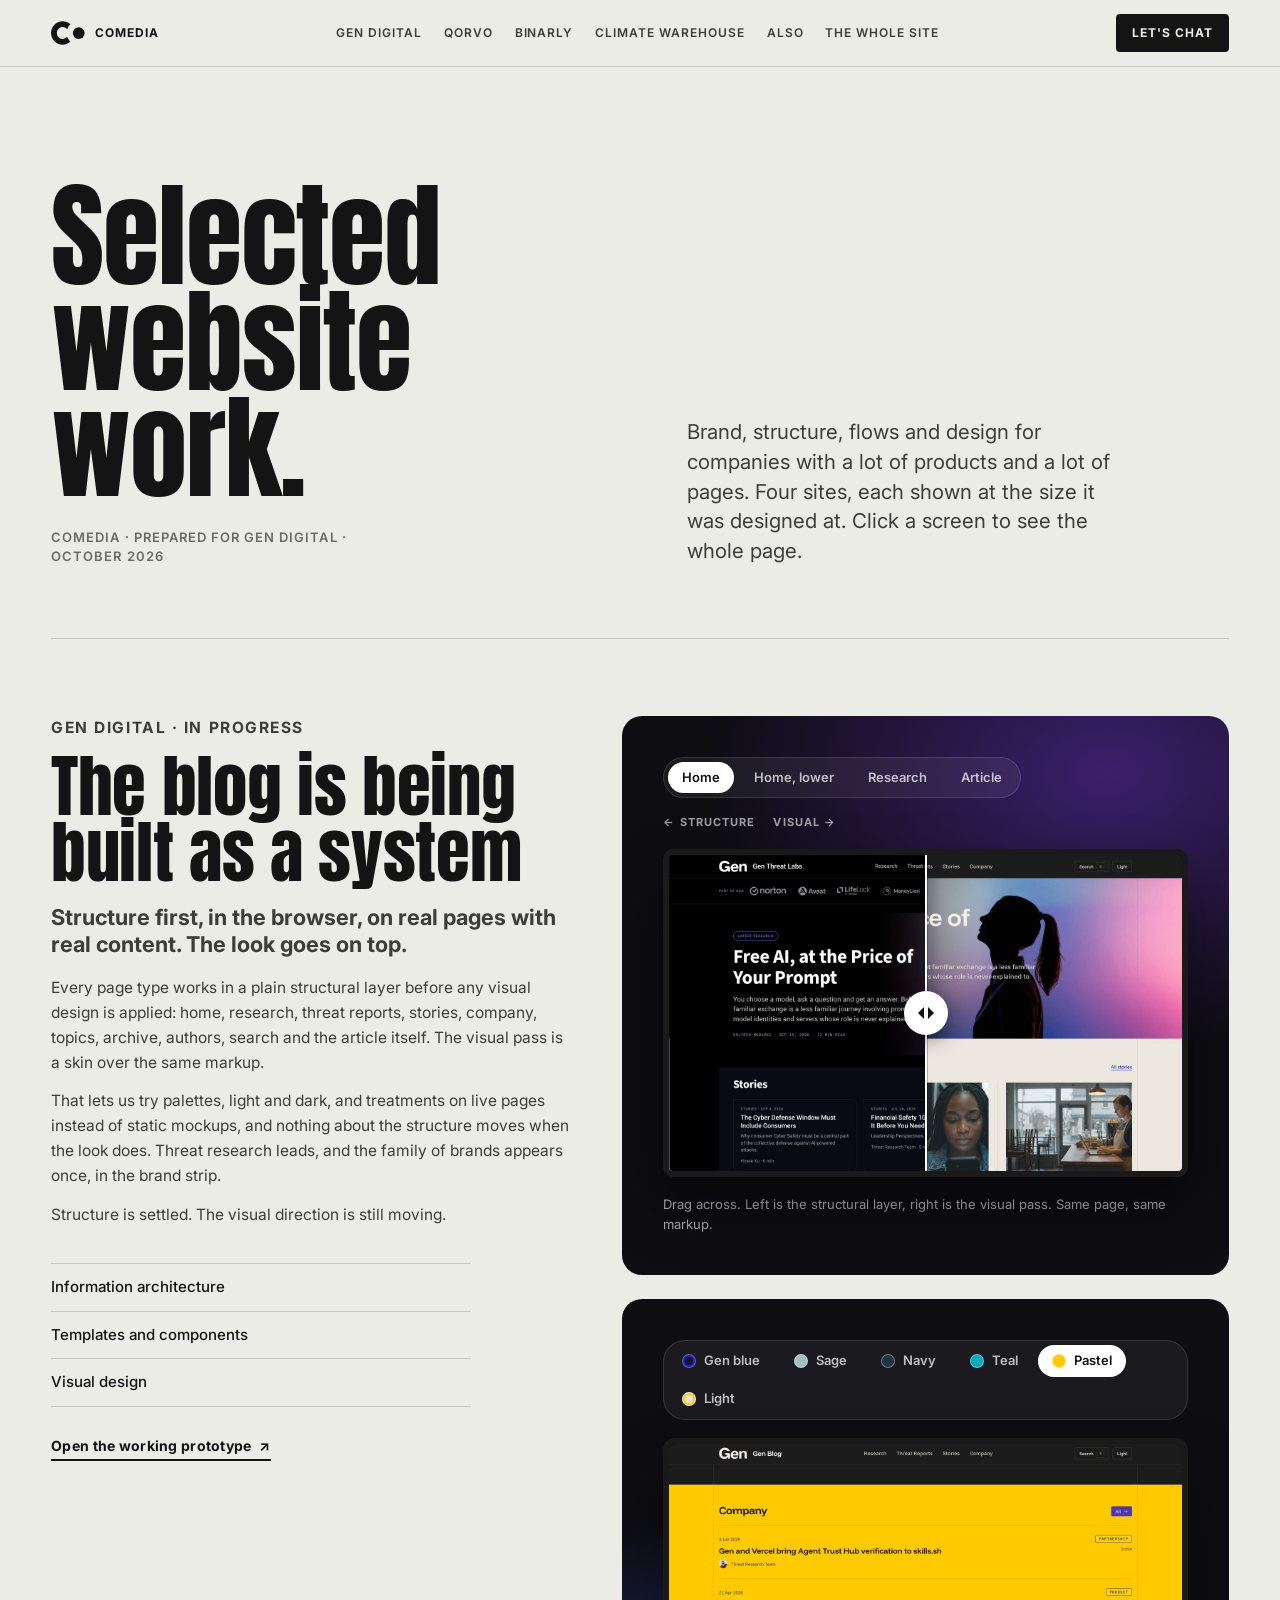
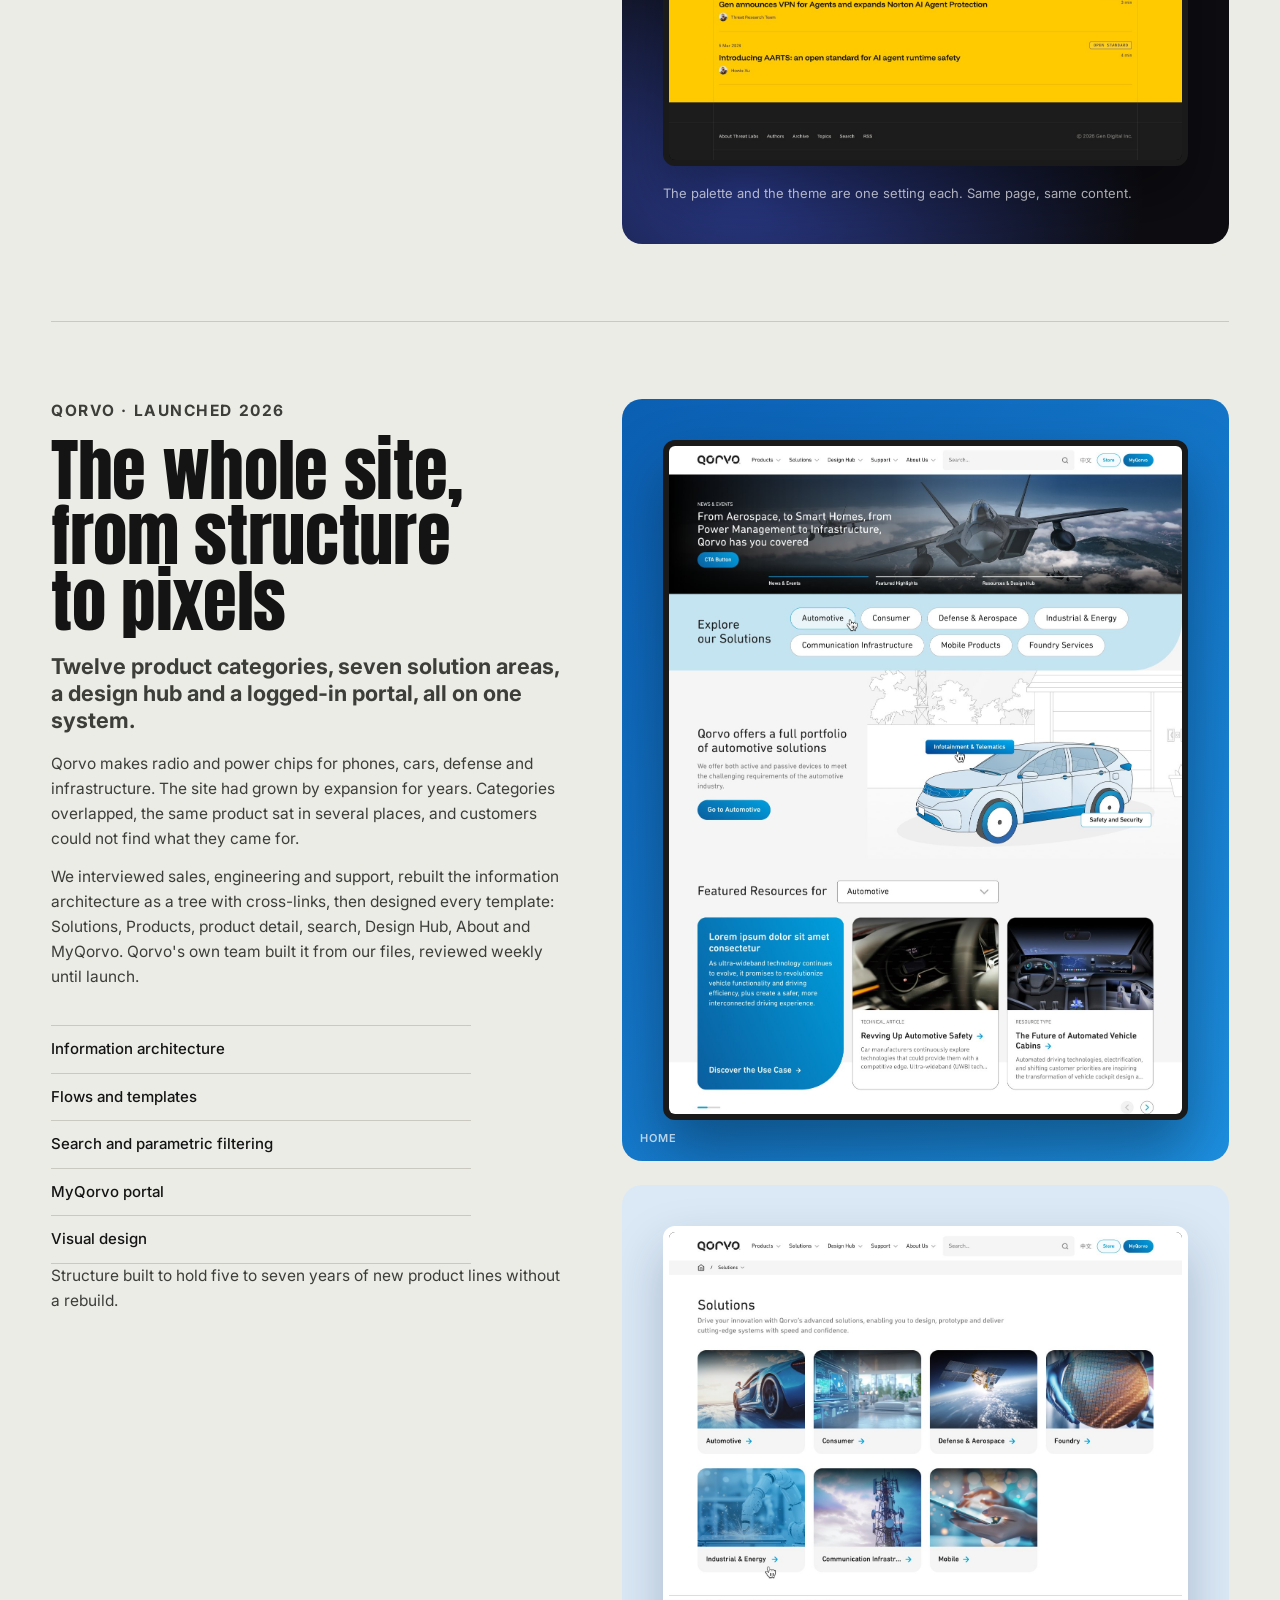
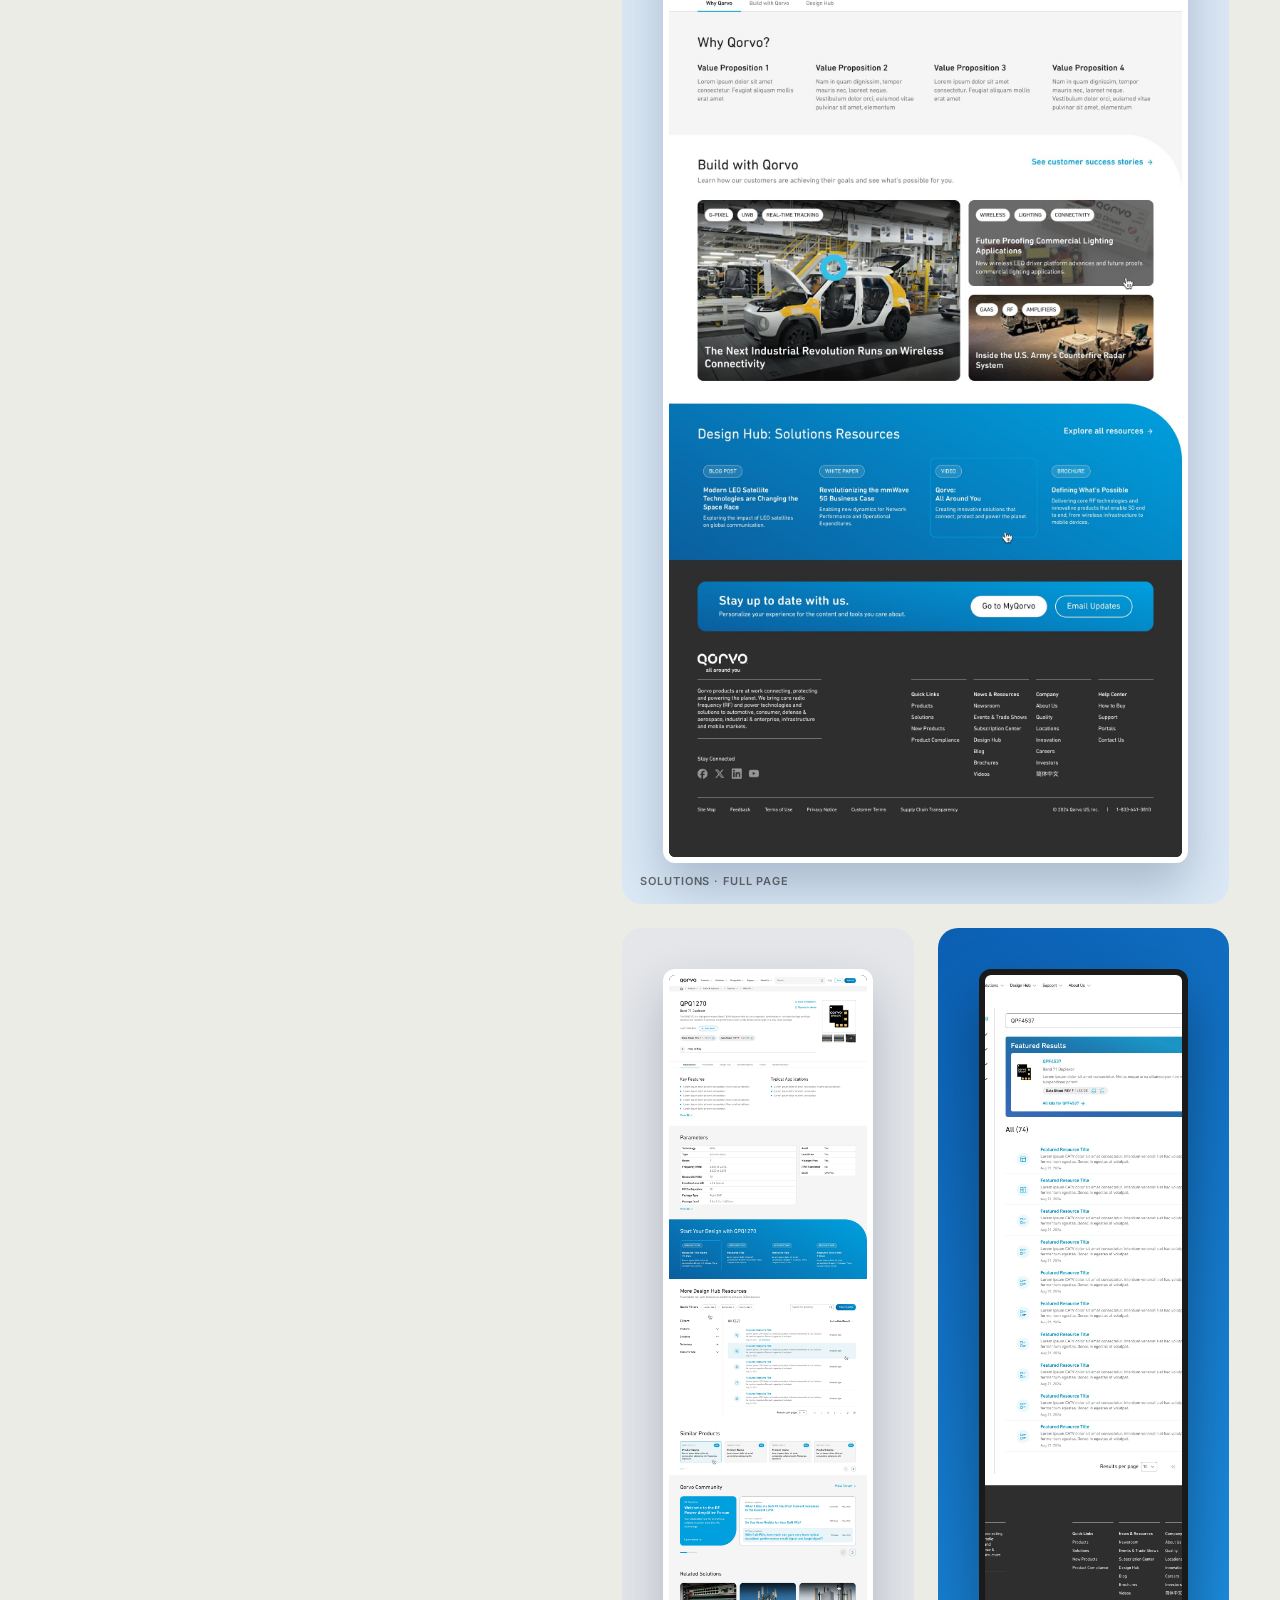
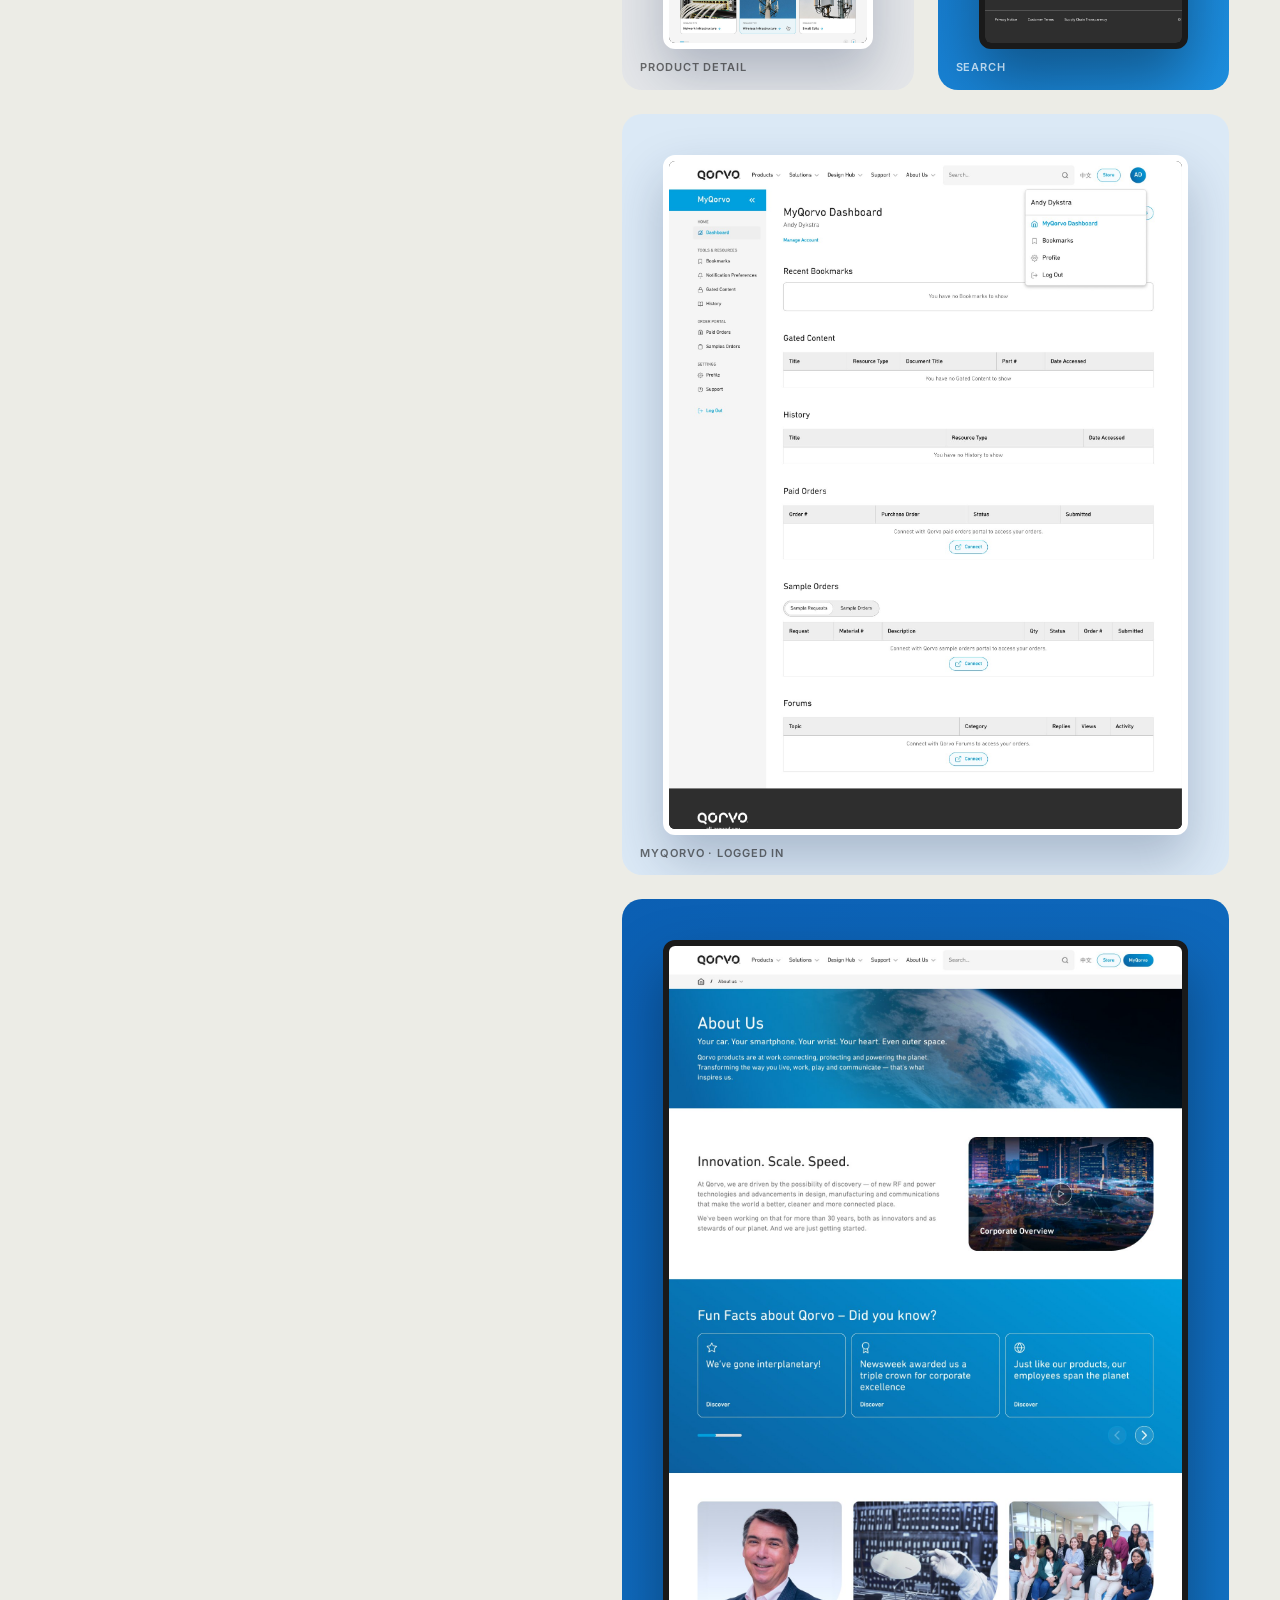
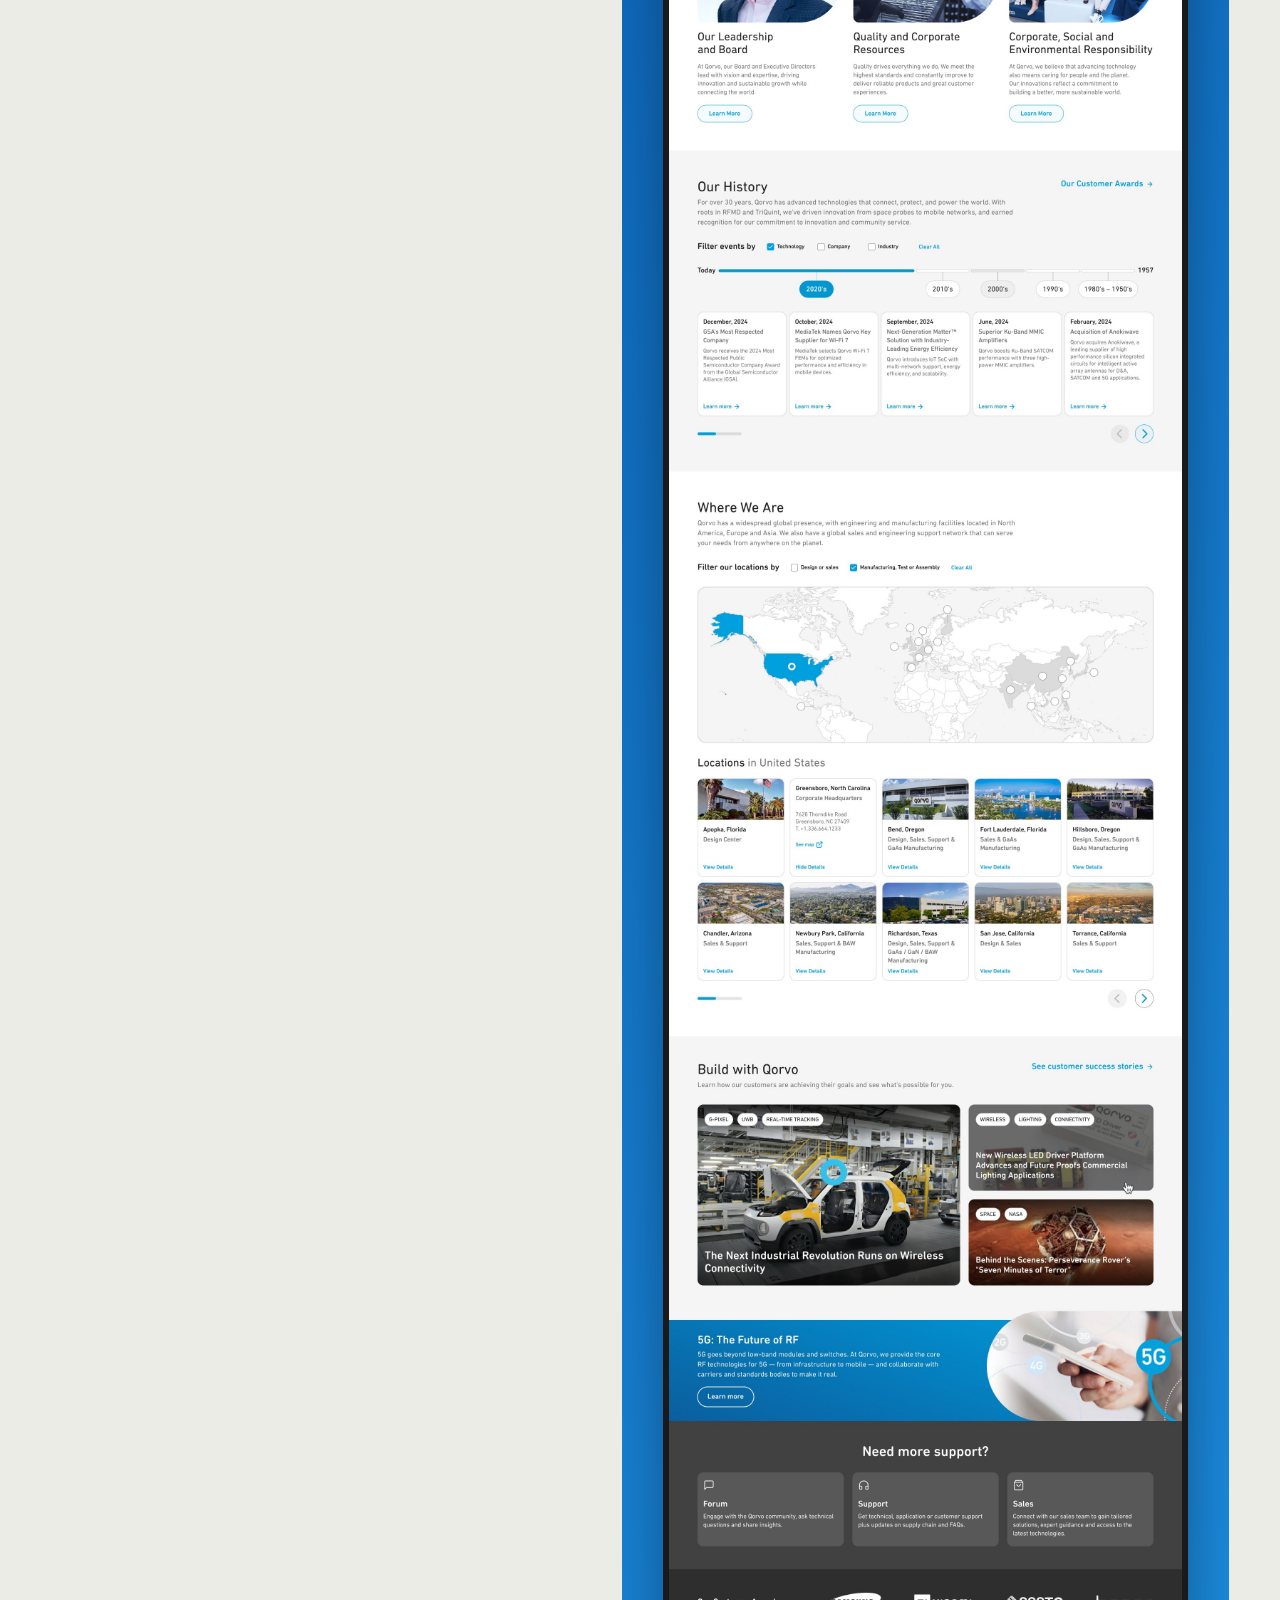
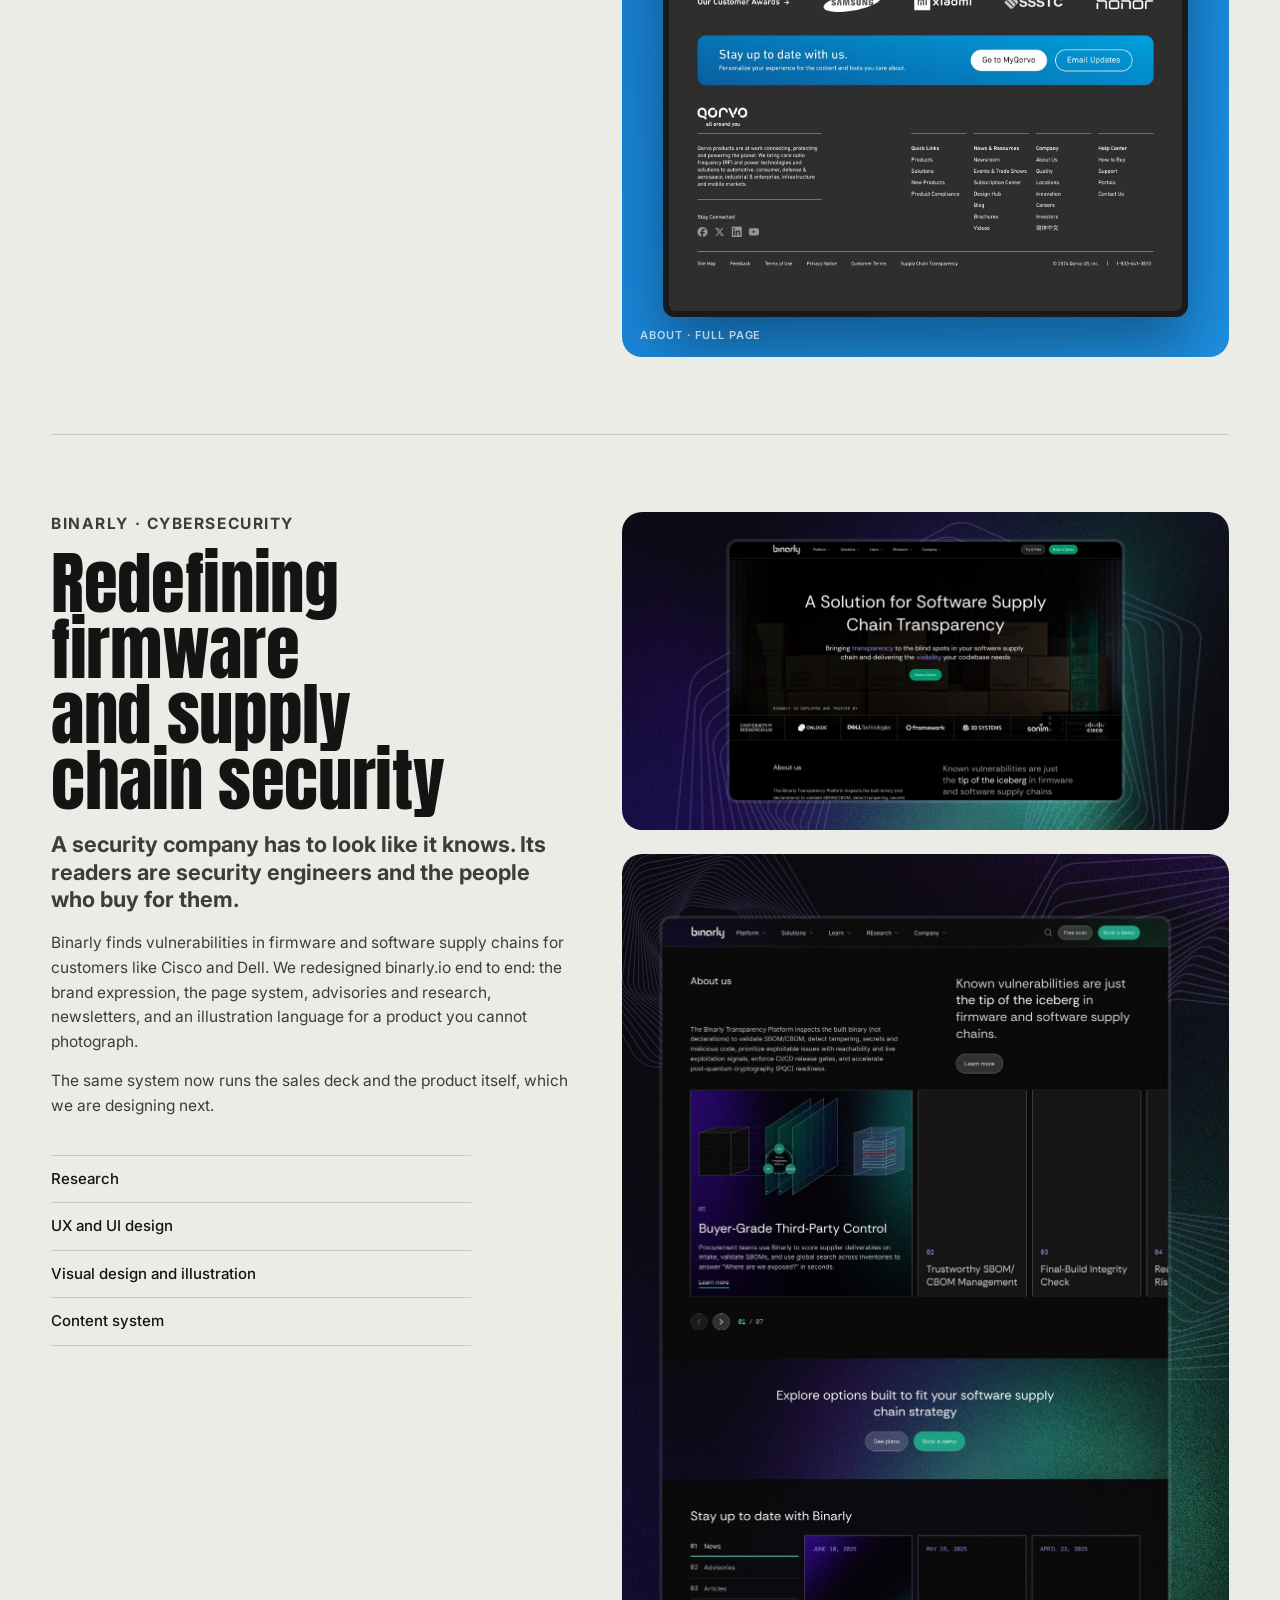
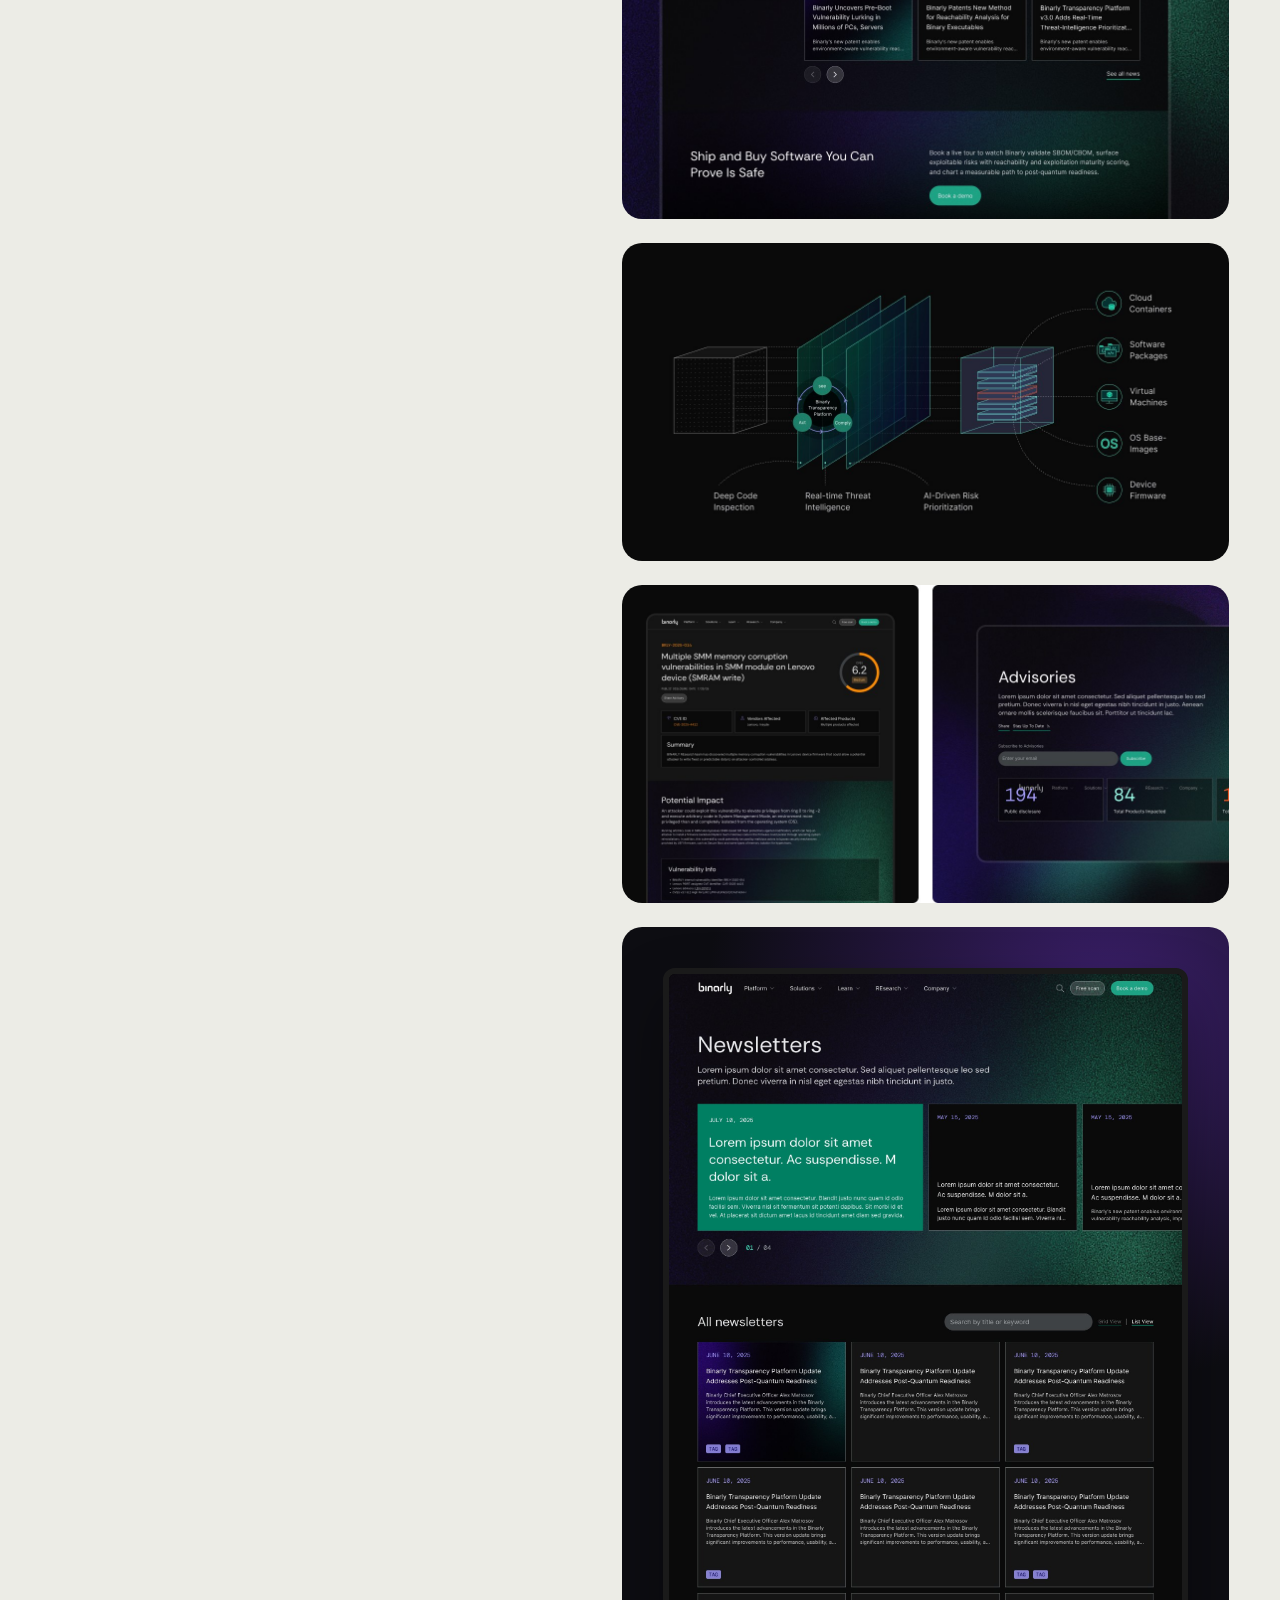
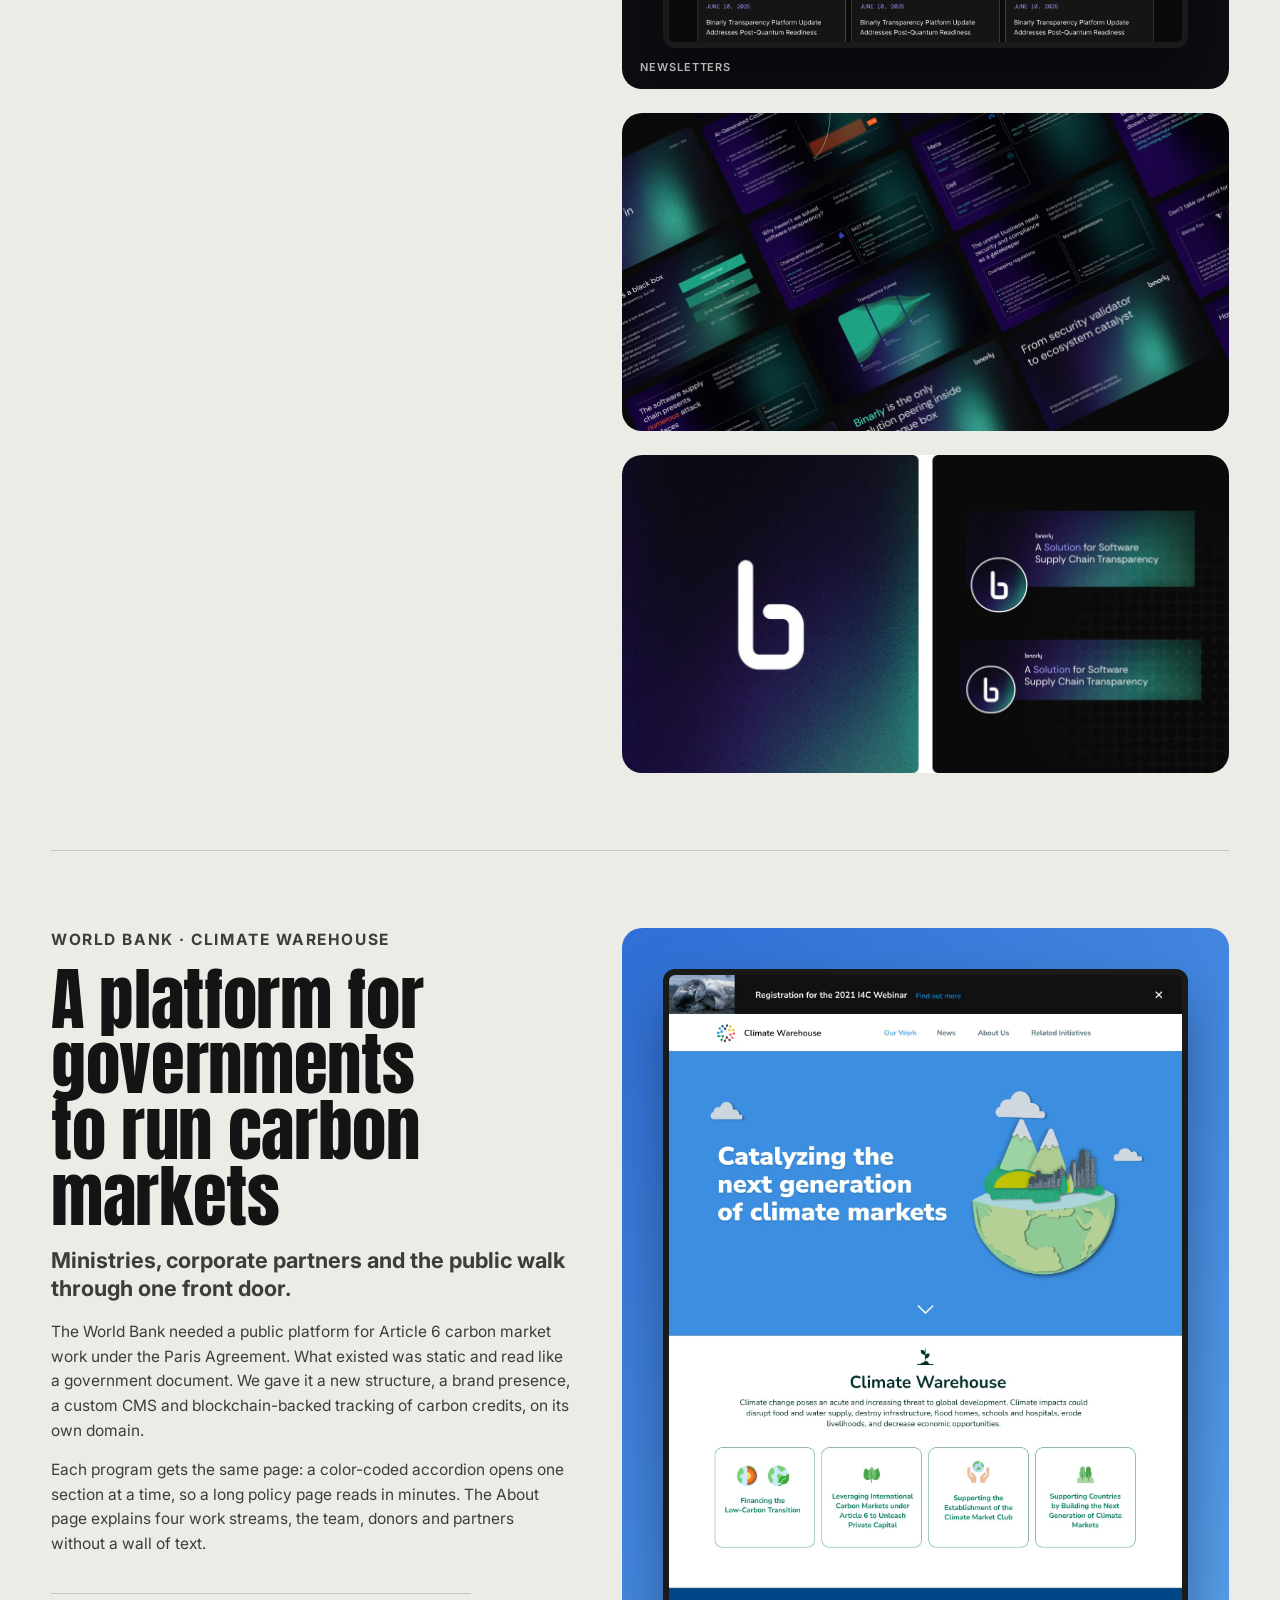
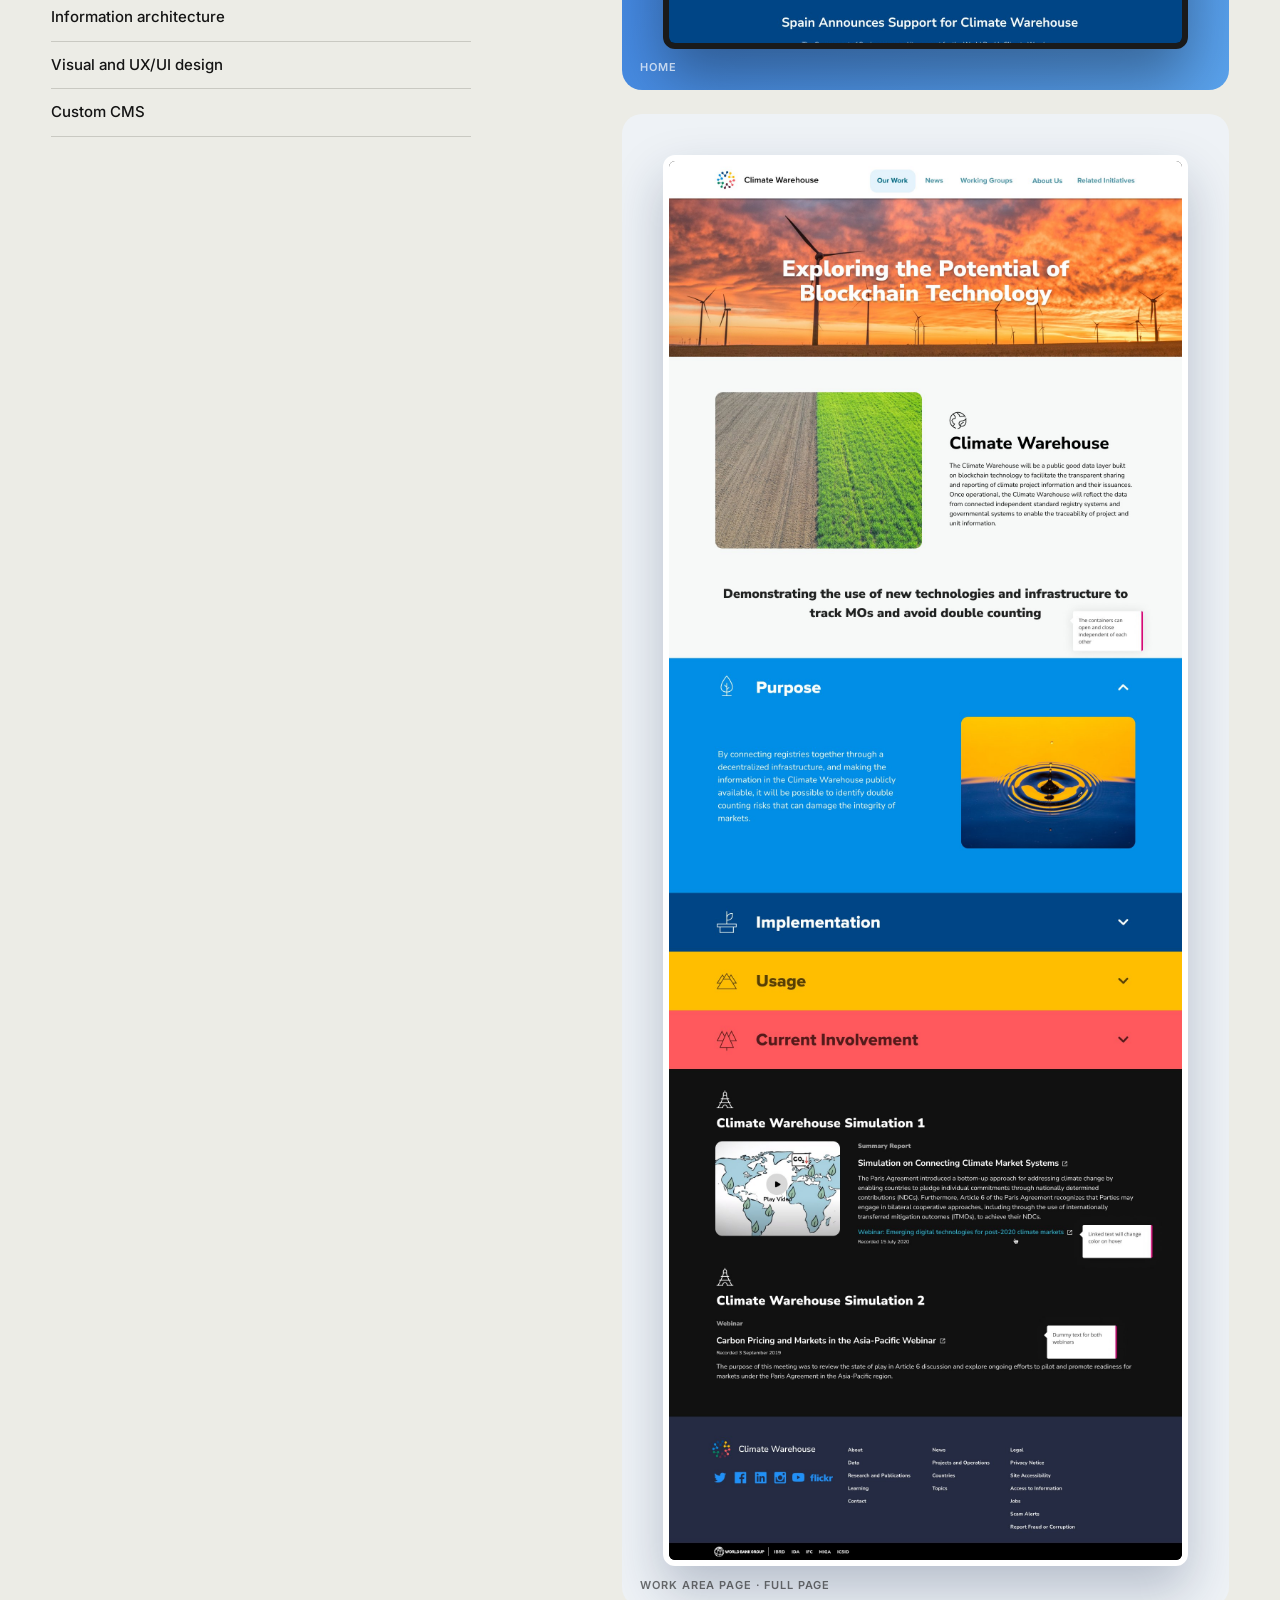
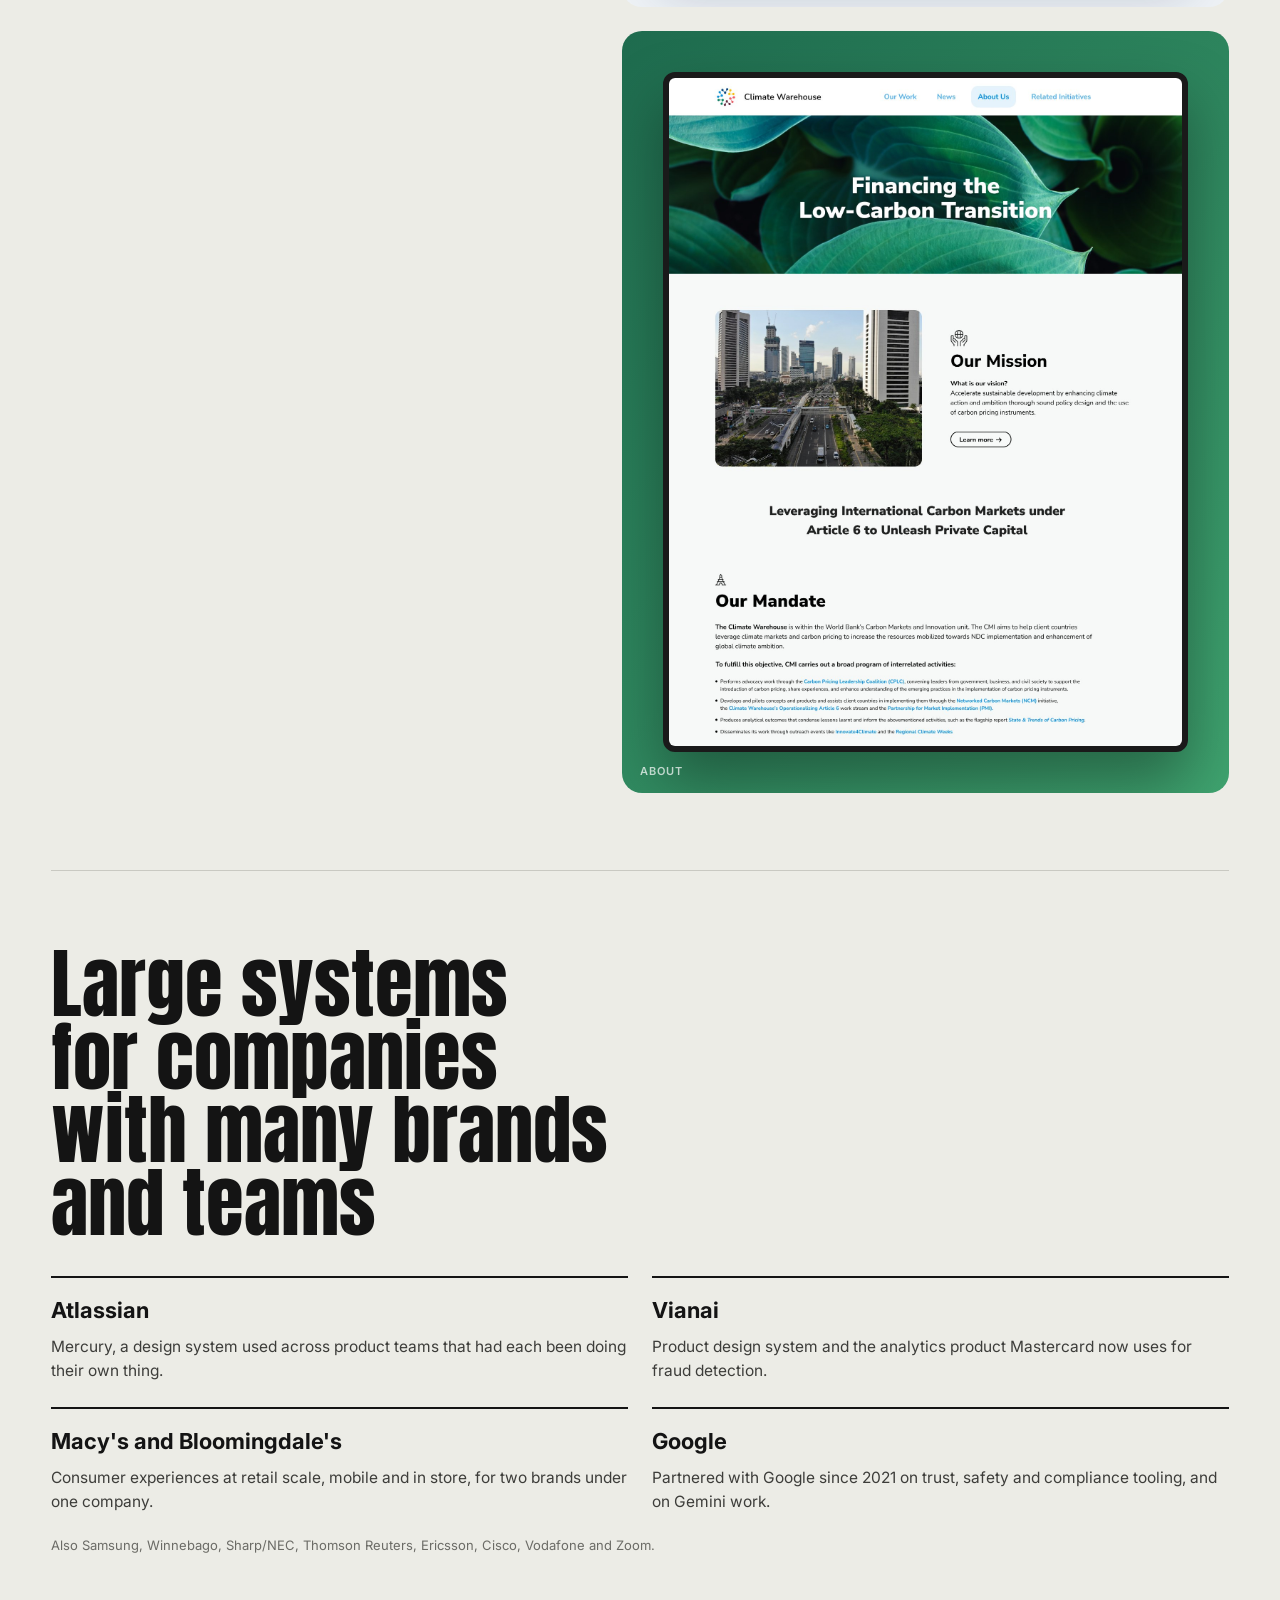
==== commit ae4e10d3: "Gen case study: structure vs visual wipe and palette switcher from the live prototype Co-Authored-By" ====
--- a/work/gen-digital/index.html
+++ b/work/gen-digital/index.html
@@ -6,7 +6,6 @@
 <meta name="robots" content="noindex, nofollow">
 <meta property="og:title" content="Comedia for Gen Digital">
 <meta property="og:description" content="Selected website work: Gen Digital, Qorvo, Binarly and World Bank Climate Warehouse.">
-<link rel="icon" href="../../imgs/Logo.svg">
 <title>Comedia for Gen Digital</title>
 <link rel="preconnect" href="https://fonts.googleapis.com">
 <link rel="stylesheet" href="https://fonts.googleapis.com/css2?family=Anton&family=Inter:wght@400;500;600;700&display=swap">
@@ -63,10 +62,38 @@
 .frame.tall{width:min(100%,920px)}
 .tile .plain{width:100%}
 .pair{display:grid;grid-template-columns:1fr 1fr;gap:24px}
-@media (max-width:640px){.pair{grid-template-columns:1fr}}
+@media (max-width:640px){.pair{grid-template-columns:1fr}.case .vlegend{display:none}}
 .tile .cap{position:absolute;left:18px;bottom:14px;font-size:11px;font-weight:600;letter-spacing:.08em;text-transform:uppercase;color:rgba(255,255,255,.7)}
 .tile.light .cap{color:rgba(20,20,20,.6)}
 .zoom{cursor:zoom-in}
+/* gen viewers */
+.proto{display:inline-flex;gap:8px;align-items:center;margin-top:28px;font-size:14px;font-weight:700;letter-spacing:.02em;text-decoration:none;border-bottom:2px solid var(--ink);padding-bottom:3px}
+.proto:hover{color:var(--accent);border-color:var(--accent)}
+.viewer{display:flex;flex-direction:column;gap:18px}
+.vhead{display:flex;justify-content:space-between;align-items:center;gap:16px;flex-wrap:wrap}
+.seg,.swatches{display:flex;flex-wrap:wrap;gap:6px;background:rgba(255,255,255,.06);border:1px solid rgba(255,255,255,.12);border-radius:22px;padding:4px}
+.seg button,.swatches button{font:600 13px/1 var(--body);color:rgba(255,255,255,.72);background:transparent;border:0;border-radius:999px;padding:9px 14px;cursor:pointer;display:inline-flex;align-items:center;gap:8px}
+.seg button:hover,.swatches button:hover{color:#fff}
+.seg button[aria-selected=true],.swatches button[aria-selected=true]{background:#fff;color:#111}
+.seg button:focus-visible,.swatches button:focus-visible,.wipe input:focus-visible+.x{outline:2px solid var(--mint);outline-offset:2px}
+.swatches i{width:14px;height:14px;border-radius:50%;display:inline-block;border:1px solid rgba(255,255,255,.35)}
+.case .vlegend{display:flex;gap:18px;margin:0;font-size:11px;font-weight:700;letter-spacing:.1em;text-transform:uppercase;color:rgba(255,255,255,.6)}
+.vlegend span:first-child::before{content:"← "}
+.vlegend span:last-child::after{content:" →"}
+.case .vcap{margin:0;font-size:13px;line-height:1.5;color:rgba(255,255,255,.66);max-width:none}
+.wipe{position:relative;aspect-ratio:1440/900;max-width:100%;border-radius:10px;overflow:hidden;border:6px solid #1a1a1a;box-shadow:0 30px 60px rgba(0,0,0,.4);background:#000;user-select:none;touch-action:pan-y}
+.wipe img{position:absolute;inset:0;width:100%;height:100%;object-fit:cover;object-position:top;transition:opacity .25s}
+.wipe .wr{clip-path:inset(0 calc(100% - var(--x)) 0 0)}
+.wipe .handle{position:absolute;top:0;bottom:0;left:var(--x);width:2px;margin-left:-1px;background:#fff;box-shadow:0 0 0 1px rgba(0,0,0,.25);pointer-events:none}
+.wipe .handle span{position:absolute;top:50%;left:50%;width:44px;height:44px;margin:-22px 0 0 -22px;border-radius:50%;background:#fff;box-shadow:0 6px 20px rgba(0,0,0,.35)}
+.wipe .handle span::before,.wipe .handle span::after{content:"";position:absolute;top:50%;width:0;height:0;border:6px solid transparent;margin-top:-6px}
+.wipe .handle span::before{left:8px;border-right-color:#111}
+.wipe .handle span::after{right:8px;border-left-color:#111}
+.wipe input{position:absolute;inset:0;width:100%;height:100%;opacity:0;cursor:ew-resize;margin:0}
+.palframe{border-radius:10px;overflow:hidden;border:6px solid #1a1a1a;box-shadow:0 30px 60px rgba(0,0,0,.4);aspect-ratio:1440/900;max-width:100%}
+.palframe img{width:100%;height:100%;object-fit:cover;transition:opacity .2s}
+.loading{opacity:.35}
+@media (prefers-reduced-motion:reduce){.wipe img,.palframe img{transition:none}}
 /* backgrounds per client */
 .t-gen{background:radial-gradient(120% 90% at 80% 10%,#3b1f6b 0%,#0d0d12 55%)}
 .t-gen2{background:radial-gradient(120% 90% at 20% 90%,#2a3a8a 0%,#0d0d12 55%)}
@@ -124,27 +151,54 @@
     <h1>Selected website work.</h1>
     <p class="meta">Comedia · Prepared for Gen Digital · October 2026</p>
   </div>
-  <p>Brand, structure, flows and design for companies with a lot of products and a lot of pages. Four sites, each shown at the size it was designed at. Click any screen to see the whole page.</p>
+  <p>Brand, structure, flows and design for companies with a lot of products and a lot of pages. Four sites, each shown at the size it was designed at. Click a screen to see the whole page.</p>
 </section>
 
 <!-- GEN -->
 <section class="case" id="gen">
   <div class="case-text">
     <p class="kicker">Gen Digital · in progress</p>
-    <h2>The blog is already built as a system</h2>
-    <h3>One post type, three categories, seven page types from three templates and one component library.</h3>
-    <p>We set it up that way on purpose. The card, the listing row and the article template already carry what the rest of gendigital.com needs. Threat research leads the structure, and the family of brands appears once, in the brand strip, rather than as separate sections.</p>
-    <p>Structure is locked and with Ben's team for the build. The visual direction shown here was well received and is still moving: the same components were tried in four palettes before anyone chose one.</p>
-    <ul class="services"><li>Information architecture</li><li>Templates and component library</li><li>Visual design</li></ul>
+    <h2>The blog is being built as a system</h2>
+    <h3>Structure first, in the browser, on real pages with real content. The look goes on top.</h3>
+    <p>Every page type works in a plain structural layer before any visual design is applied: home, research, threat reports, stories, company, topics, archive, authors, search and the article itself. The visual pass is a skin over the same markup.</p>
+    <p>That lets us try palettes, light and dark, and treatments on live pages instead of static mockups, and nothing about the structure moves when the look does. Threat research leads, and the family of brands appears once, in the brand strip.</p>
+    <p>Structure is settled. The visual direction is still moving.</p>
+    <ul class="services"><li>Information architecture</li><li>Templates and components</li><li>Visual design</li></ul>
+    <a class="proto" href="https://gen-threat-labs-blog.vercel.app/" target="_blank" rel="noopener">Open the working prototype <span aria-hidden="true">↗</span></a>
   </div>
   <div class="tiles">
-    <div class="tile pad t-gen"><div class="frame crop zoom" data-full="img/gen-home-dark.jpg"><img src="img/gen-home-dark.jpg" alt="Gen Threat Labs blog homepage, dark direction"></div><span class="cap">Home · Threat Labs direction</span></div>
-    <div class="pair">
-      <div class="tile pad t-gen2"><div class="frame crop zoom" data-full="img/gen-article.jpg"><img src="img/gen-article.jpg" alt="Gen blog article template with key takeaways and page outline"></div><span class="cap">Article</span></div>
-      <div class="tile pad t-gen"><div class="frame crop zoom" data-full="img/gen-home-pastel.jpg"><img src="img/gen-home-pastel.jpg" alt="Gen blog homepage, pastel direction"></div><span class="cap">Home · Gen Blog direction</span></div>
+    <div class="tile t-gen pad viewer" id="wipe">
+      <div class="vhead">
+        <div class="seg" role="tablist" aria-label="Page">
+          <button type="button" role="tab" aria-selected="true" data-page="home">Home</button>
+          <button type="button" role="tab" aria-selected="false" data-page="home2">Home, lower</button>
+          <button type="button" role="tab" aria-selected="false" data-page="research">Research</button>
+          <button type="button" role="tab" aria-selected="false" data-page="article">Article</button>
+        </div>
+        <p class="vlegend"><span>Structure</span><span>Visual</span></p>
+      </div>
+      <div class="wipe" style="--x:50%">
+        <img class="wl" src="img/gen-v-home.jpg" alt="Visual layer of the Gen blog page">
+        <img class="wr" src="img/gen-w-home.jpg" alt="Structural layer of the same Gen blog page">
+        <div class="handle" aria-hidden="true"><span></span></div>
+        <input type="range" min="0" max="100" value="50" aria-label="Drag to compare the structural layer and the visual layer" id="wipe-range">
+      </div>
+      <p class="vcap">Drag across. Left is the structural layer, right is the visual pass. Same page, same markup.</p>
     </div>
-    <div class="tile"><img class="plain zoom" src="img/gen-exploration.jpg" data-full="img/gen-exploration.jpg" alt="Visual exploration board: the same homepage in four palettes"><span class="cap">Same components, four palettes</span></div>
-    <div class="tile"><img class="plain zoom" src="img/gen-components.jpg" data-full="img/gen-components.jpg" alt="Gen blog component sheet: header, hero, cards, listing rows, report band, filters"><span class="cap">The parts every page is built from</span></div>
+    <div class="tile t-gen2 pad viewer" id="pal">
+      <div class="vhead">
+        <div class="swatches" role="tablist" aria-label="Palette">
+          <button type="button" role="tab" aria-selected="false" data-pal="gen"><i style="background:#171717;box-shadow:inset 0 0 0 2px #1a1aff"></i>Gen blue</button>
+          <button type="button" role="tab" aria-selected="false" data-pal="mp110"><i style="background:#a3c0bd"></i>Sage</button>
+          <button type="button" role="tab" aria-selected="false" data-pal="mp088"><i style="background:#1e3442"></i>Navy</button>
+          <button type="button" role="tab" aria-selected="false" data-pal="mp100"><i style="background:#00aac1"></i>Teal</button>
+          <button type="button" role="tab" aria-selected="true" data-pal="pastel"><i style="background:#ffcb00"></i>Pastel</button>
+          <button type="button" role="tab" aria-selected="false" data-pal="light"><i style="background:#ece6da;box-shadow:inset 0 0 0 2px #ffcb00"></i>Light</button>
+        </div>
+      </div>
+      <div class="frame palframe"><img id="pal-img" src="img/gen-band-pastel.jpg" alt="Company section of the Gen blog in the pastel palette"></div>
+      <p class="vcap">The palette and the theme are one setting each. Same page, same content.</p>
+    </div>
   </div>
 </section>
 
@@ -255,6 +309,35 @@
   lb.addEventListener('click',close);
   document.getElementById('lbx').addEventListener('click',function(e){e.stopPropagation();close()});
   document.addEventListener('keydown',function(e){if(e.key==='Escape'&&!lb.hidden)close()});
+
+  // preload
+  ['home','home2','research','article'].forEach(function(s){['w','v'].forEach(function(l){var i=new Image();i.src='img/gen-'+l+'-'+s+'.jpg'})});
+  ['gen','mp110','mp088','mp100','pastel','light'].forEach(function(p){var i=new Image();i.src='img/gen-band-'+p+'.jpg'});
+
+  // structure / visual wipe
+  var wipe=document.querySelector('#wipe .wipe'),range=document.getElementById('wipe-range');
+  var wl=wipe.querySelector('.wl'),wr=wipe.querySelector('.wr');
+  function setX(v){wipe.style.setProperty('--x',v+'%')}
+  range.addEventListener('input',function(){setX(range.value)});
+  document.querySelectorAll('#wipe .seg button').forEach(function(b){
+    b.addEventListener('click',function(){
+      document.querySelectorAll('#wipe .seg button').forEach(function(x){x.setAttribute('aria-selected',x===b?'true':'false')});
+      var s=b.getAttribute('data-page');
+      wl.src='img/gen-v-'+s+'.jpg'; wr.src='img/gen-w-'+s+'.jpg';
+    });
+  });
+
+  // palette
+  var palImg=document.getElementById('pal-img');
+  var names={gen:'Gen blue',mp110:'sage',mp088:'navy',mp100:'teal',pastel:'pastel',light:'light'};
+  document.querySelectorAll('#pal .swatches button').forEach(function(b){
+    b.addEventListener('click',function(){
+      document.querySelectorAll('#pal .swatches button').forEach(function(x){x.setAttribute('aria-selected',x===b?'true':'false')});
+      var p=b.getAttribute('data-pal');
+      palImg.src='img/gen-band-'+p+'.jpg';
+      palImg.alt='Company section of the Gen blog in the '+names[p]+(p==='light'?' theme':' palette');
+    });
+  });
 })();
 </script>
 
